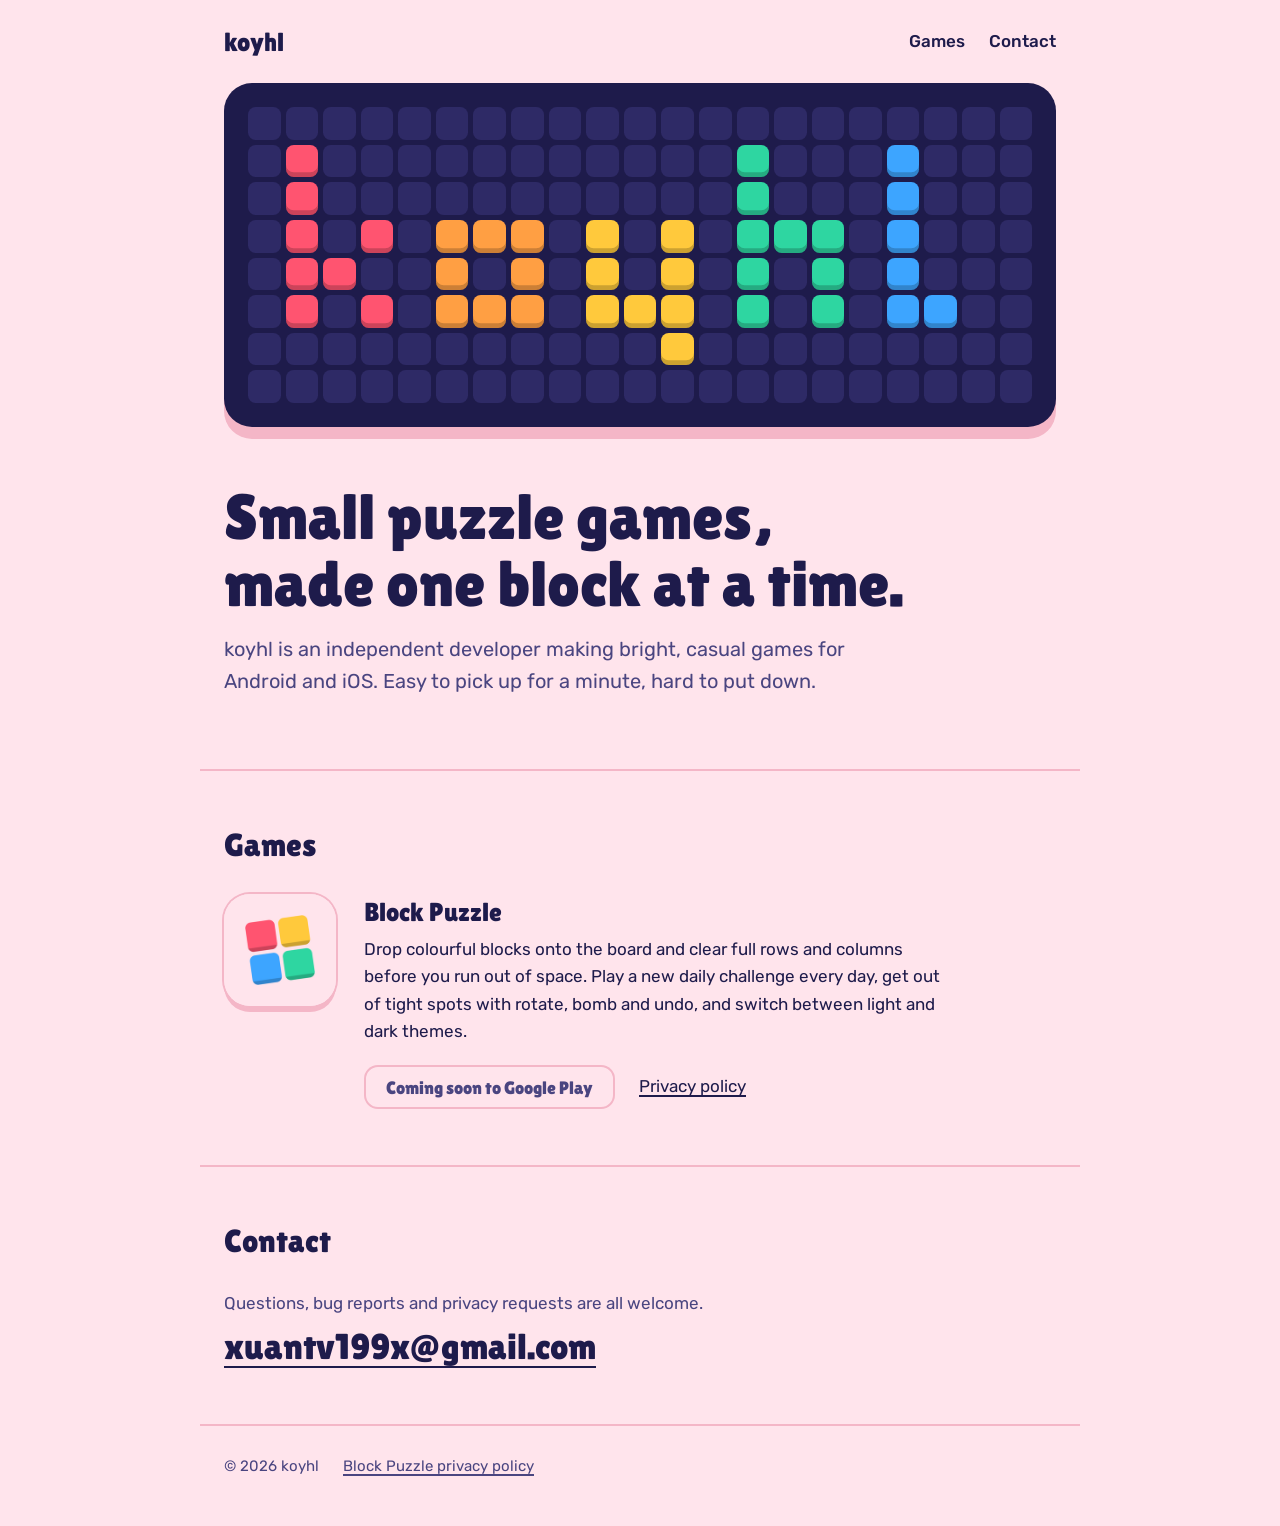
==== index.html @ 9febea38 "improve: restyle the privacy policy to match the home page" ====
<!doctype html>
<html lang="en">
<head>
  <meta charset="utf-8">
  <meta name="viewport" content="width=device-width, initial-scale=1">
  <title>koyhl games</title>
  <meta name="description" content="koyhl makes small, colourful puzzle games for Android and iOS.">
  <meta name="theme-color" content="#ffe4ec" media="(prefers-color-scheme: light)">
  <meta name="theme-color" content="#17143d" media="(prefers-color-scheme: dark)">
  <link rel="icon" type="image/png" href="/assets/favicon.png">
  <link rel="preconnect" href="https://fonts.googleapis.com">
  <link rel="preconnect" href="https://fonts.gstatic.com" crossorigin>
  <link rel="stylesheet" href="https://fonts.googleapis.com/css2?family=Lilita+One&family=Rubik:wght@400;500&display=swap">
  <link rel="stylesheet" href="/assets/site.css">
</head>
<body>
  <header class="wrap top">
    <a class="mark" href="/">koyhl</a>
    <nav aria-label="Main">
      <a href="#games">Games</a>
      <a href="#contact">Contact</a>
    </nav>
  </header>

  <main>
    <div class="wrap hero">
      <figure class="screen" aria-hidden="true">
        <div class="board">
        <i></i><i></i><i></i><i></i><i></i><i></i><i></i><i></i><i></i><i></i><i></i><i></i><i></i><i></i><i></i><i></i><i></i><i></i><i></i><i></i><i></i>
        <i></i><i class="b coral" style="--n:0"></i><i></i><i></i><i></i><i></i><i></i><i></i><i></i><i></i><i></i><i></i><i></i><i class="b mint" style="--n:3"></i><i></i><i></i><i></i><i class="b sky" style="--n:4"></i><i></i><i></i><i></i>
        <i></i><i class="b coral" style="--n:0"></i><i></i><i></i><i></i><i></i><i></i><i></i><i></i><i></i><i></i><i></i><i></i><i class="b mint" style="--n:3"></i><i></i><i></i><i></i><i class="b sky" style="--n:4"></i><i></i><i></i><i></i>
        <i></i><i class="b coral" style="--n:0"></i><i></i><i class="b coral" style="--n:0"></i><i></i><i class="b orange" style="--n:1"></i><i class="b orange" style="--n:1"></i><i class="b orange" style="--n:1"></i><i></i><i class="b yellow" style="--n:2"></i><i></i><i class="b yellow" style="--n:2"></i><i></i><i class="b mint" style="--n:3"></i><i class="b mint" style="--n:3"></i><i class="b mint" style="--n:3"></i><i></i><i class="b sky" style="--n:4"></i><i></i><i></i><i></i>
        <i></i><i class="b coral" style="--n:0"></i><i class="b coral" style="--n:0"></i><i></i><i></i><i class="b orange" style="--n:1"></i><i></i><i class="b orange" style="--n:1"></i><i></i><i class="b yellow" style="--n:2"></i><i></i><i class="b yellow" style="--n:2"></i><i></i><i class="b mint" style="--n:3"></i><i></i><i class="b mint" style="--n:3"></i><i></i><i class="b sky" style="--n:4"></i><i></i><i></i><i></i>
        <i></i><i class="b coral" style="--n:0"></i><i></i><i class="b coral" style="--n:0"></i><i></i><i class="b orange" style="--n:1"></i><i class="b orange" style="--n:1"></i><i class="b orange" style="--n:1"></i><i></i><i class="b yellow" style="--n:2"></i><i class="b yellow" style="--n:2"></i><i class="b yellow" style="--n:2"></i><i></i><i class="b mint" style="--n:3"></i><i></i><i class="b mint" style="--n:3"></i><i></i><i class="b sky" style="--n:4"></i><i class="b sky" style="--n:4"></i><i></i><i></i>
        <i></i><i></i><i></i><i></i><i></i><i></i><i></i><i></i><i></i><i></i><i></i><i class="b yellow" style="--n:2"></i><i></i><i></i><i></i><i></i><i></i><i></i><i></i><i></i><i></i>
        <i></i><i></i><i></i><i></i><i></i><i></i><i></i><i></i><i></i><i></i><i></i><i></i><i></i><i></i><i></i><i></i><i></i><i></i><i></i><i></i><i></i>
        </div>
      </figure>
      <h1>Small puzzle games, made one block at a time.</h1>
      <p class="lede">koyhl is an independent developer making bright, casual games for Android and
        iOS. Easy to pick up for a minute, hard to put down.</p>
    </div>

    <section class="wrap" id="games" aria-labelledby="games-title">
      <h2 id="games-title">Games</h2>
      <article class="game">
        <img src="/assets/games/blockpuzzle.png" alt="Block Puzzle app icon" width="112" height="112">
        <div>
          <h3>Block Puzzle</h3>
          <p>Drop colourful blocks onto the board and clear full rows and columns before you run out
            of space. Play a new daily challenge every day, get out of tight spots with rotate, bomb
            and undo, and switch between light and dark themes.</p>
          <div class="actions">
            <span class="button soon">Coming soon to Google Play</span>
            <a href="/privacy/blockpuzzle/">Privacy policy</a>
          </div>
        </div>
      </article>
    </section>

    <section class="wrap contact" id="contact" aria-labelledby="contact-title">
      <h2 id="contact-title">Contact</h2>
      <p>Questions, bug reports and privacy requests are all welcome.</p>
      <a class="email" href="mailto:xuantv199x@gmail.com">xuantv199x@gmail.com</a>
    </section>
  </main>

  <footer class="wrap">
    <span>&copy; 2026 koyhl</span>
    <a href="/privacy/blockpuzzle/">Block Puzzle privacy policy</a>
  </footer>
</body>
</html>
---- assets/site.css ----
/* koyhl home: the "handheld toy" look of the games, pastel shell around an ink screen. */
:root {
  --shell: #ffe4ec;
  --shell-shadow: #f4b6c7;
  --ink: #1e1b4b;
  --ink-soft: #4a4580;
  --empty: #2e2a66;
  --screen: #1e1b4b;
  --text: #1e1b4b;
  --text-soft: #4a4580;
  --line: #f4b6c7;
  --coral: #ff5470;
  --orange: #ff9f43;
  --yellow: #ffc93c;
  --yellow-shadow: #d99a00;
  --mint: #2ed6a1;
  --sky: #3da5ff;
  --display: "Lilita One", "Arial Rounded MT Bold", system-ui, sans-serif;
  --body: "Rubik", system-ui, -apple-system, "Segoe UI", sans-serif;
  color-scheme: light;
}

@media (prefers-color-scheme: dark) {
  :root {
    --shell: #17143d;
    --shell-shadow: #0c0a26;
    --text: #ffe4ec;
    --text-soft: #c9c5f5;
    --line: #2e2a66;
    --screen: #27225e;
    --empty: #363173;
    color-scheme: dark;
  }
}

* { box-sizing: border-box; }

html { -webkit-text-size-adjust: 100%; }

body {
  margin: 0;
  background: var(--shell);
  color: var(--text);
  font: 400 17px/1.6 var(--body);
}

a { color: inherit; text-underline-offset: 0.2em; text-decoration-thickness: 2px; }
a:focus-visible, .button:focus-visible {
  outline: 3px solid var(--sky);
  outline-offset: 3px;
  border-radius: 6px;
}

.wrap {
  max-width: 880px;
  margin: 0 auto;
  padding-inline: 24px;
}

/* ---- Top bar ---- */
.top {
  display: flex;
  align-items: center;
  justify-content: space-between;
  padding-top: 28px;
  padding-bottom: 28px;
}
.mark {
  font: 400 26px/1 var(--display);
  text-decoration: none;
}
.top nav { display: flex; gap: 24px; font-weight: 500; }
.top nav a { text-decoration: none; }
.top nav a:hover { text-decoration: underline; }

/* ---- Hero: the wordmark set as blocks on a game board ---- */
.hero { padding-bottom: 72px; }

.screen {
  margin: 0;
  background: var(--screen);
  border-radius: 28px;
  padding: clamp(12px, 3vw, 24px);
  box-shadow: 0 12px 0 var(--shell-shadow);
}
.board {
  display: grid;
  grid-template-columns: repeat(21, 1fr);
  gap: clamp(2px, 0.6vw, 5px);
}
.board i {
  aspect-ratio: 1;
  border-radius: 24%;
  background: var(--empty);
}
.board .b {
  box-shadow: inset 0 -0.28em 0 rgb(0 0 0 / 0.2);
  animation: drop 520ms cubic-bezier(0.3, 1.45, 0.55, 1) both;
  animation-delay: calc(150ms + var(--n) * 130ms);
}
.board .coral { background: var(--coral); }
.board .orange { background: var(--orange); }
.board .yellow { background: var(--yellow); }
.board .mint { background: var(--mint); }
.board .sky { background: var(--sky); }

@keyframes drop {
  from { transform: translateY(-260%); opacity: 0; }
  40% { opacity: 1; }
  to { transform: none; opacity: 1; }
}

h1 {
  font: 400 clamp(40px, 7vw, 64px)/1.05 var(--display);
  margin: 56px 0 16px;
  max-width: 17ch;
  text-wrap: balance;
}
.lede {
  font-size: 20px;
  color: var(--text-soft);
  max-width: 34em;
  margin: 0;
}

/* ---- Sections ---- */
section { padding-block: 56px; border-top: 2px solid var(--line); }
h2 {
  font: 400 32px/1.1 var(--display);
  margin: 0 0 32px;
}

.game {
  display: grid;
  grid-template-columns: 112px 1fr;
  gap: 24px 28px;
  align-items: start;
}
.game img {
  width: 112px;
  height: 112px;
  border-radius: 26px;
  box-shadow: 0 0 0 2px var(--shell-shadow), 0 6px 0 var(--shell-shadow);
}
.game h3 {
  font: 400 26px/1.15 var(--display);
  margin: 4px 0 8px;
}
.game p { margin: 0 0 20px; max-width: 34em; }
.actions { display: flex; flex-wrap: wrap; align-items: center; gap: 16px 24px; }

.button {
  display: inline-block;
  padding: 12px 22px 10px;
  border-radius: 14px;
  background: var(--yellow);
  color: var(--ink);
  font: 400 18px/1.2 var(--display);
  text-decoration: none;
  box-shadow: 0 5px 0 var(--yellow-shadow);
  transition: transform 90ms ease, box-shadow 90ms ease;
}
a.button:hover { transform: translateY(-1px); box-shadow: 0 6px 0 var(--yellow-shadow); }
a.button:active { transform: translateY(5px); box-shadow: 0 0 0 var(--yellow-shadow); }
.button.soon {
  background: transparent;
  color: var(--text-soft);
  box-shadow: inset 0 0 0 2px var(--line);
}
.platforms { color: var(--text-soft); font-size: 15px; }

.contact p { margin: 0 0 8px; color: var(--text-soft); }
.contact .email {
  font: 400 clamp(24px, 5vw, 36px)/1.2 var(--display);
  color: var(--text);
  overflow-wrap: anywhere;
}

footer {
  padding-block: 28px 48px;
  border-top: 2px solid var(--line);
  color: var(--text-soft);
  font-size: 15px;
  display: flex;
  flex-wrap: wrap;
  gap: 8px 24px;
}

@media (max-width: 560px) {
  .wrap { padding-inline: 16px; }
  .top { padding-top: 20px; padding-bottom: 20px; }
  .top nav { gap: 16px; }
  .screen { border-radius: 18px; box-shadow: 0 8px 0 var(--shell-shadow); }
  h1 { margin-top: 40px; }
  .lede { font-size: 18px; }
  .hero { padding-bottom: 48px; }
  section { padding-block: 44px; }
  .game { grid-template-columns: 1fr; }
  .game img { width: 88px; height: 88px; border-radius: 20px; }
}

@media (prefers-reduced-motion: reduce) {
  .board .b { animation: none; }
  .button { transition: none; }
}

/* ---- Document pages (privacy policies) ---- */
.doc-head {
  display: grid;
  grid-template-columns: 72px 1fr;
  gap: 20px;
  align-items: center;
  padding-block: 32px 40px;
}
.doc-head img {
  width: 72px;
  height: 72px;
  border-radius: 18px;
  box-shadow: 0 0 0 2px var(--shell-shadow), 0 5px 0 var(--shell-shadow);
}
.doc-head h1 { margin: 0 0 4px; font-size: clamp(34px, 6vw, 48px); max-width: none; }
.doc-head p { margin: 0; color: var(--text-soft); }

.doc { padding-block: 8px 64px; }
.doc > * { max-width: 36em; }
.doc h2 {
  font-size: 24px;
  margin: 40px 0 10px;
}
.doc h2:first-child { margin-top: 0; }
.doc h3 {
  font: 500 17px/1.4 var(--body);
  margin: 20px 0 6px;
}
.doc p, .doc ul { margin: 0 0 14px; }
.doc ul { padding-left: 22px; }
.doc li { margin-bottom: 6px; }
.doc li::marker { color: var(--coral); }

@media (max-width: 560px) {
  .doc-head { grid-template-columns: 56px 1fr; gap: 16px; padding-block: 16px 28px; }
  .doc-head img { width: 56px; height: 56px; border-radius: 14px; }
}
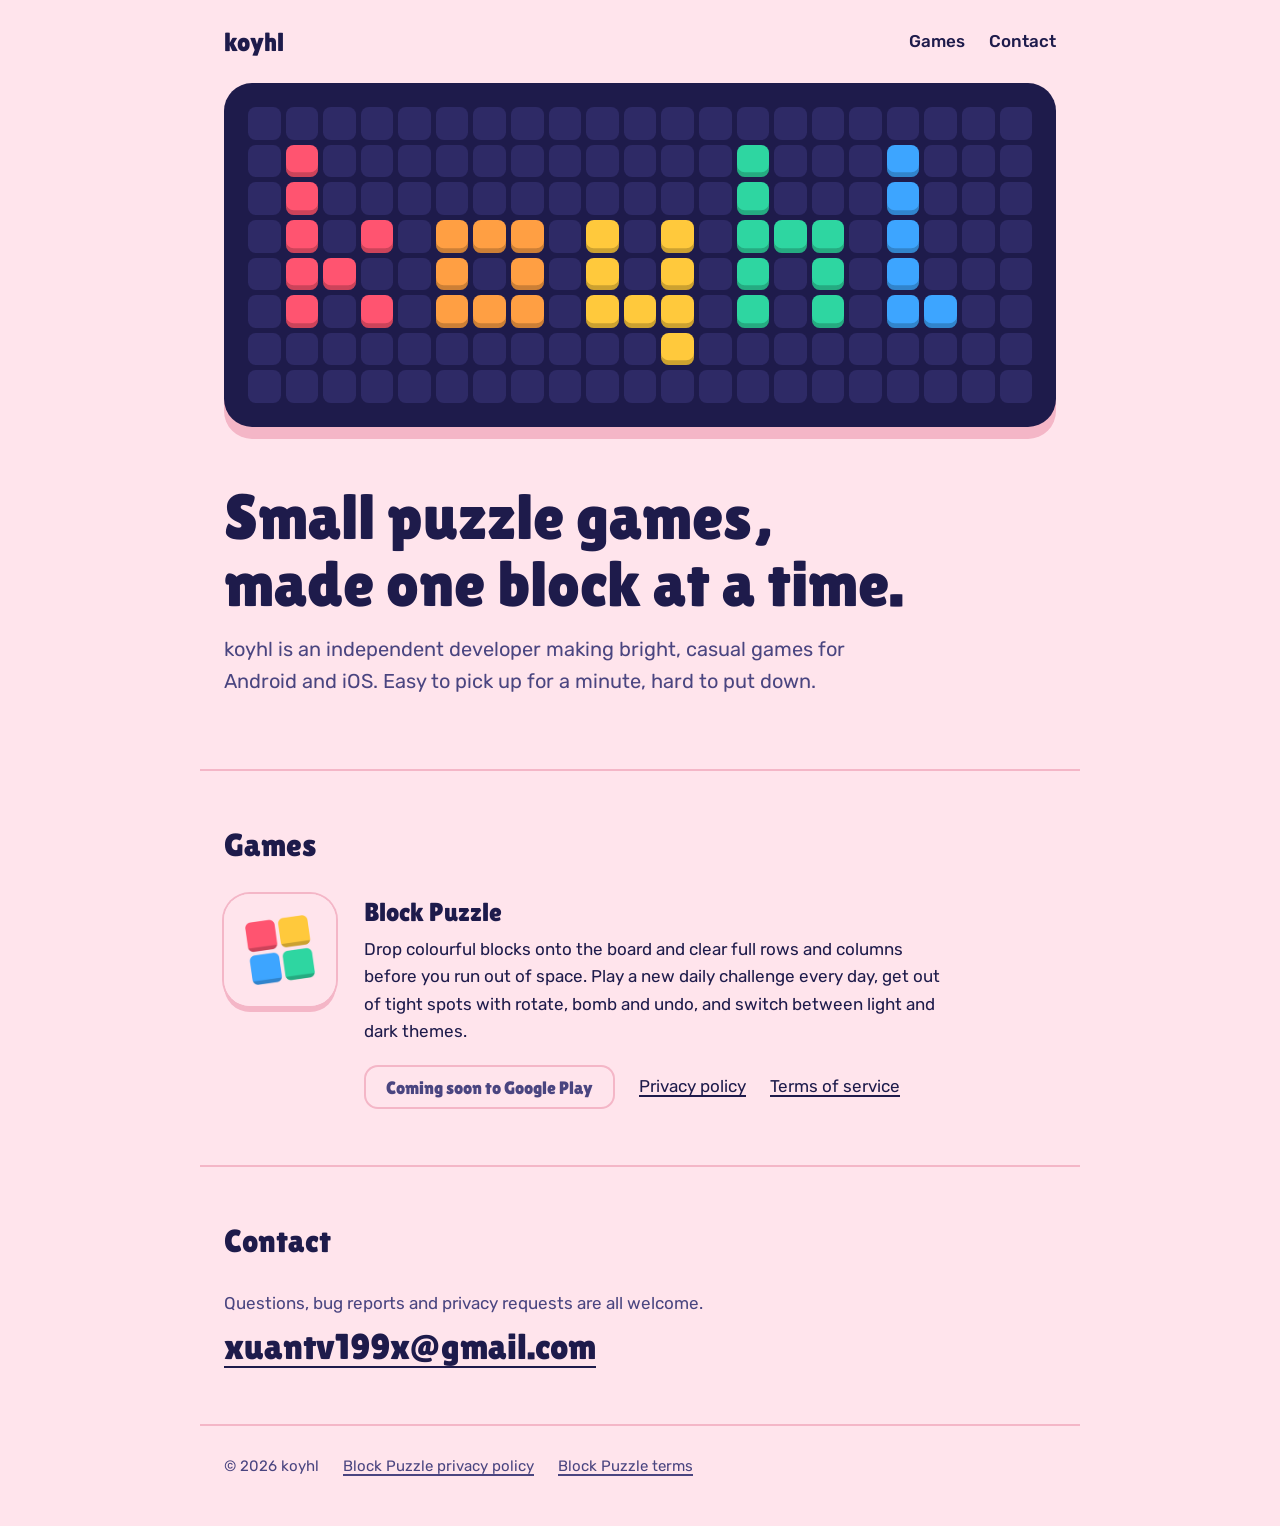
==== commit 4e793631: "feature: add block puzzle terms of service" ====
--- a/index.html
+++ b/index.html
@@ -53,6 +53,7 @@
           <div class="actions">
             <span class="button soon">Coming soon to Google Play</span>
             <a href="/privacy/blockpuzzle/">Privacy policy</a>
+            <a href="/terms/blockpuzzle/">Terms of service</a>
           </div>
         </div>
       </article>
@@ -68,6 +69,7 @@
   <footer class="wrap">
     <span>&copy; 2026 koyhl</span>
     <a href="/privacy/blockpuzzle/">Block Puzzle privacy policy</a>
+    <a href="/terms/blockpuzzle/">Block Puzzle terms</a>
   </footer>
 </body>
 </html>
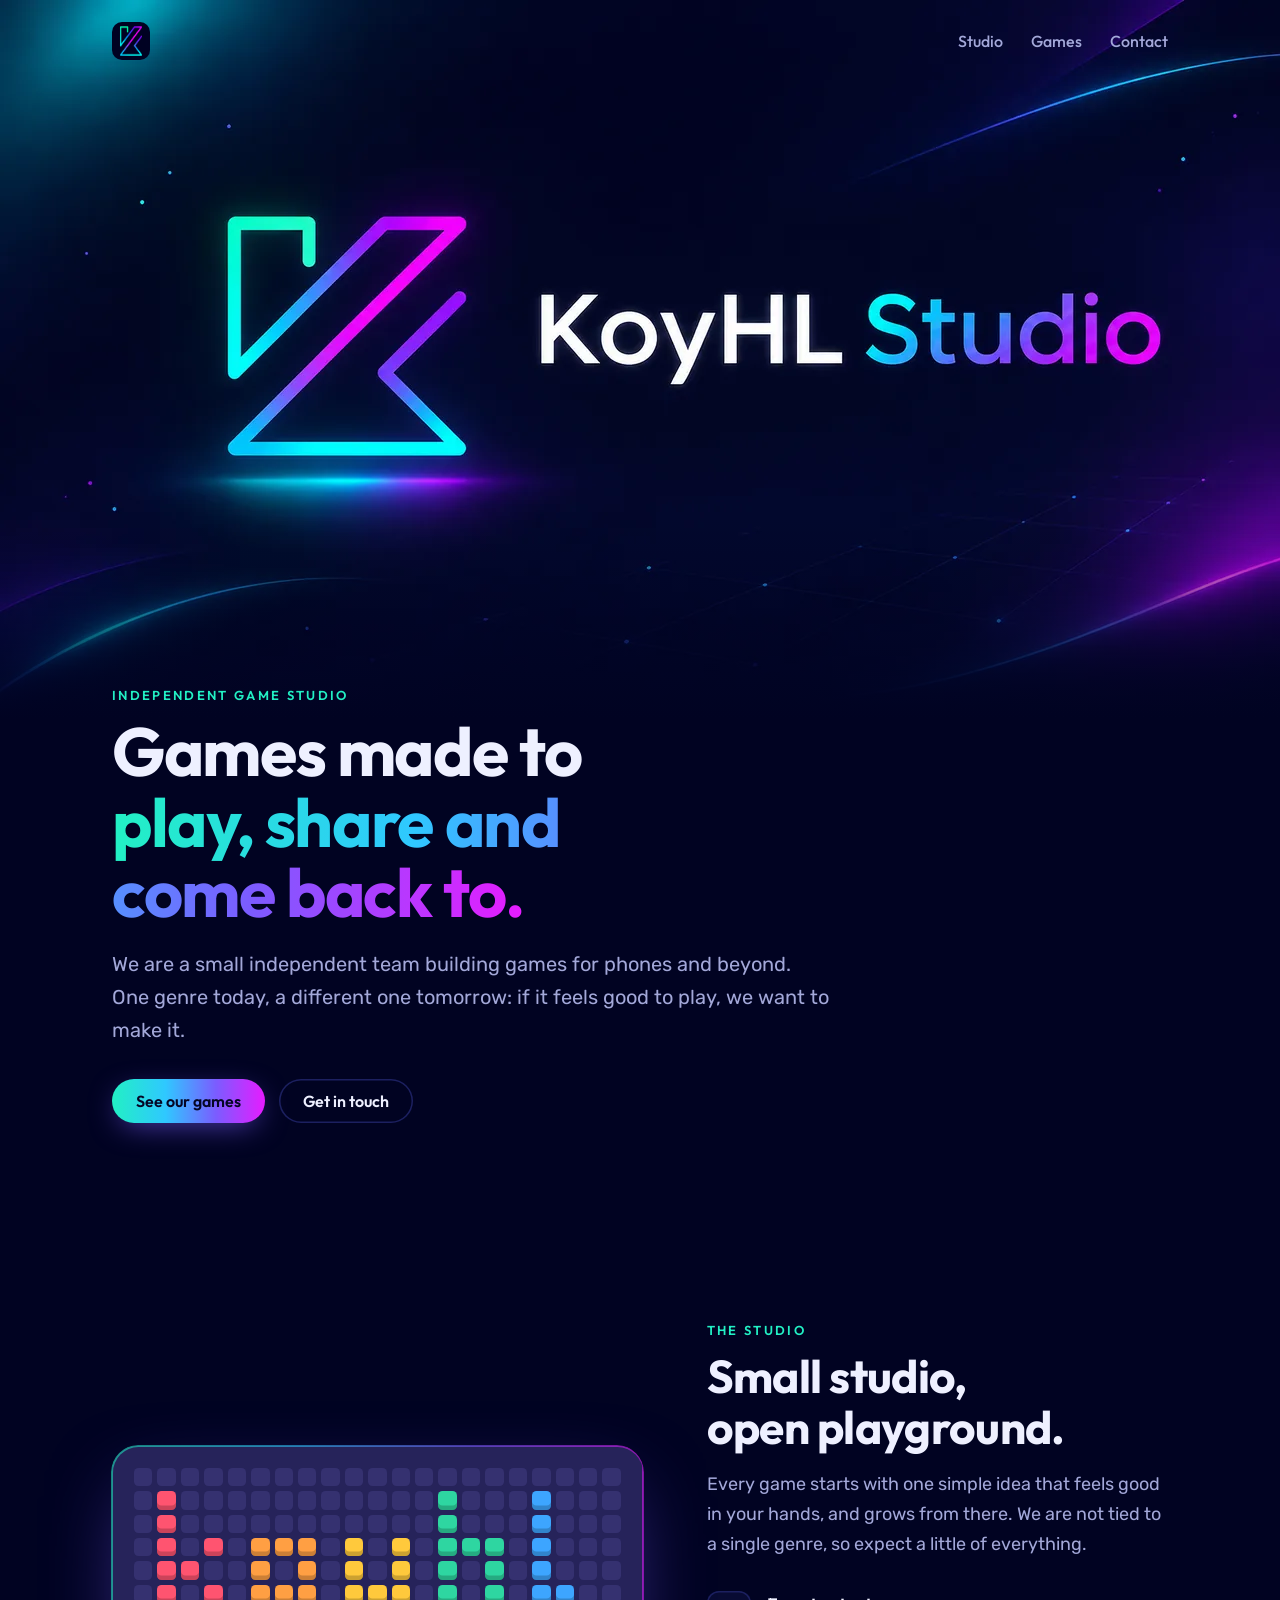
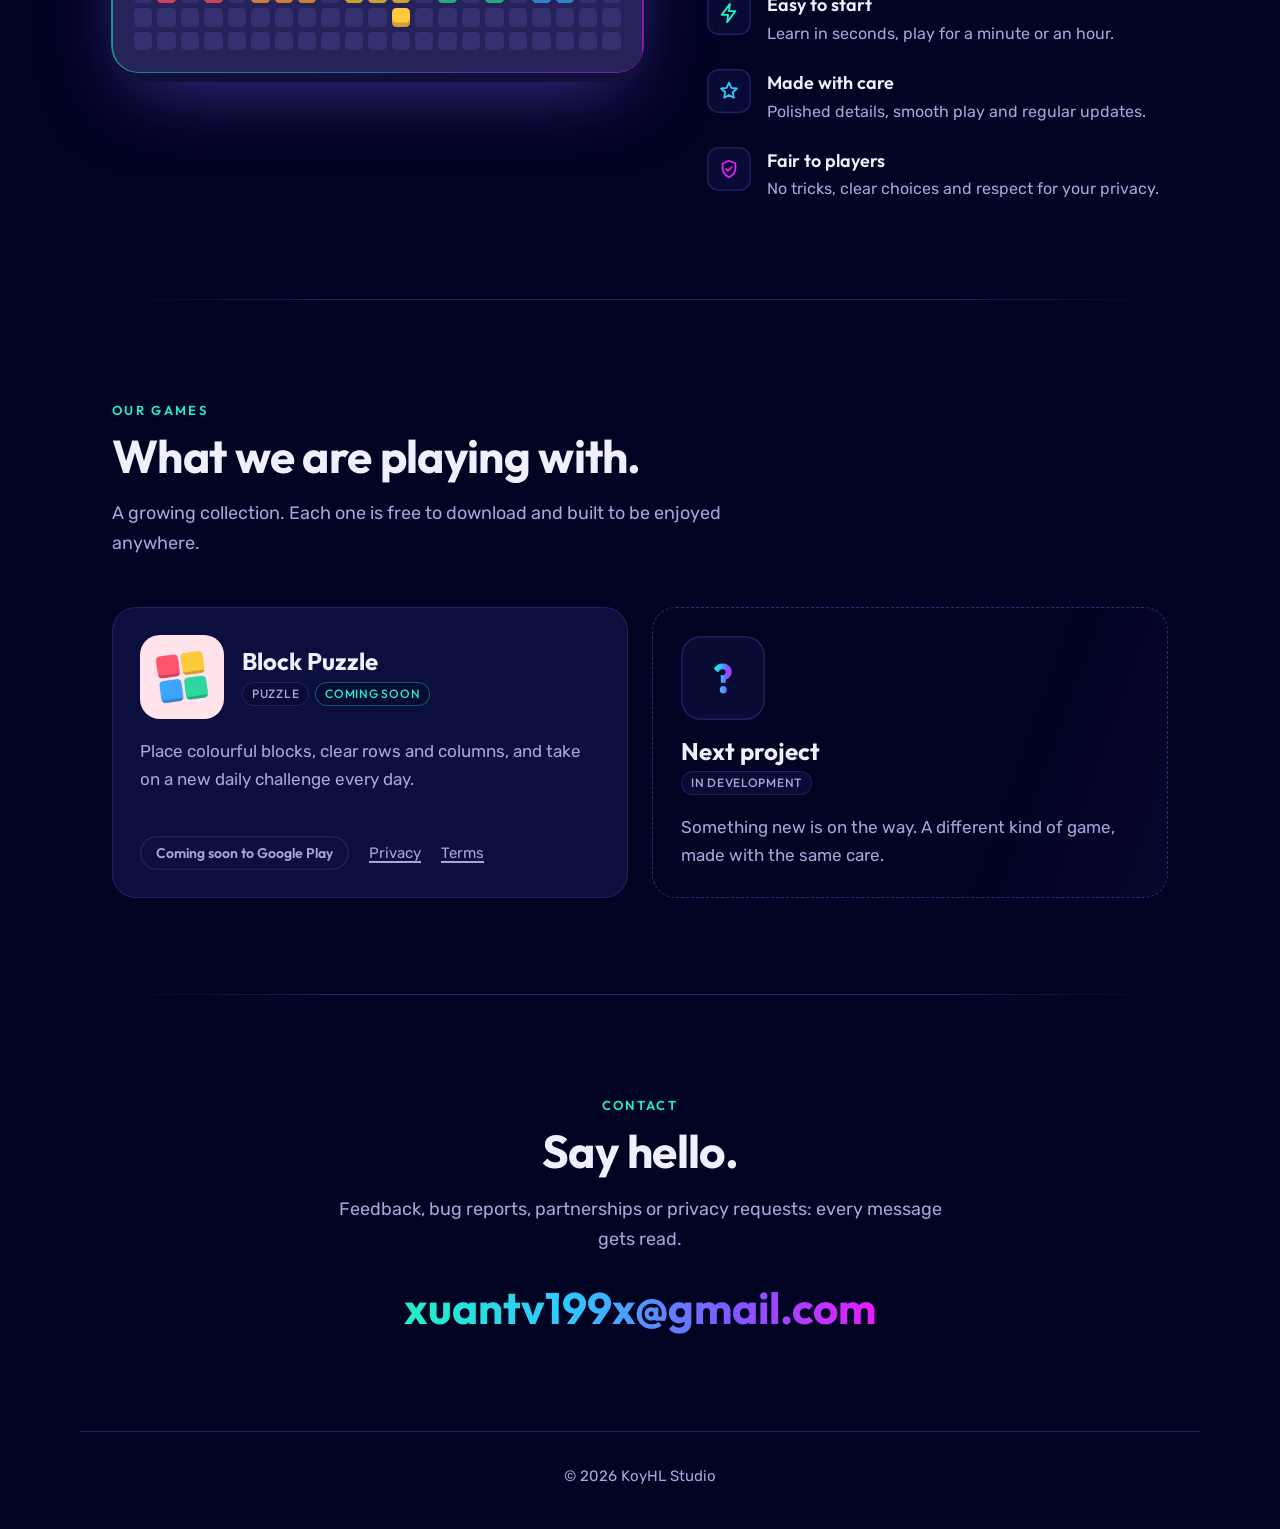
==== commit f0afe31e: "feature: redesign the home page around the koyhl studio brand Neon theme from the studio logo, hero " ====
--- a/index.html
+++ b/index.html
@@ -3,29 +3,56 @@
 <head>
   <meta charset="utf-8">
   <meta name="viewport" content="width=device-width, initial-scale=1">
-  <title>koyhl games</title>
-  <meta name="description" content="koyhl makes small, colourful puzzle games for Android and iOS.">
-  <meta name="theme-color" content="#ffe4ec" media="(prefers-color-scheme: light)">
-  <meta name="theme-color" content="#17143d" media="(prefers-color-scheme: dark)">
-  <link rel="icon" type="image/png" href="/assets/favicon.png">
+  <title>KoyHL Studio</title>
+  <meta name="description" content="KoyHL Studio is an independent game studio making games for phones and beyond.">
+  <meta name="theme-color" content="#010322">
+  <meta property="og:title" content="KoyHL Studio">
+  <meta property="og:description" content="An independent game studio making games for phones and beyond.">
+  <meta property="og:image" content="https://koyhl.github.io/assets/brand/hero-1600.jpg">
+  <meta property="og:type" content="website">
+  <link rel="icon" type="image/png" href="/assets/brand/favicon.png">
+  <link rel="apple-touch-icon" href="/assets/brand/apple-touch-icon.png">
   <link rel="preconnect" href="https://fonts.googleapis.com">
   <link rel="preconnect" href="https://fonts.gstatic.com" crossorigin>
-  <link rel="stylesheet" href="https://fonts.googleapis.com/css2?family=Lilita+One&family=Rubik:wght@400;500&display=swap">
-  <link rel="stylesheet" href="/assets/site.css">
+  <link rel="stylesheet" href="https://fonts.googleapis.com/css2?family=Outfit:wght@500;600;700&family=Rubik:wght@400;500&display=swap">
+  <link rel="stylesheet" href="/assets/home.css">
+  <script>document.documentElement.classList.add("js")</script>
 </head>
 <body>
-  <header class="wrap top">
-    <a class="mark" href="/">koyhl</a>
-    <nav aria-label="Main">
-      <a href="#games">Games</a>
-      <a href="#contact">Contact</a>
-    </nav>
+  <header class="top" id="top">
+    <div class="wrap top-inner">
+      <a class="brand" href="/" aria-label="KoyHL Studio home"><img src="/assets/brand/mark.png" alt="" width="38" height="38"></a>
+      <nav aria-label="Main">
+        <a href="#studio">Studio</a>
+        <a href="#games">Games</a>
+        <a href="#contact">Contact</a>
+      </nav>
+    </div>
   </header>
 
   <main>
-    <div class="wrap hero">
-      <figure class="screen" aria-hidden="true">
-        <div class="board">
+    <div class="hero">
+      <picture>
+        <source type="image/webp" srcset="/assets/brand/hero-1280.webp 1280w, /assets/brand/hero-2400.webp 2400w" sizes="100vw">
+        <img src="/assets/brand/hero-1600.jpg" alt="KoyHL Studio" width="1600" height="900" fetchpriority="high">
+      </picture>
+    </div>
+
+    <div class="wrap intro">
+      <p class="eyebrow">Independent game studio</p>
+      <h1>Games made to <span class="glow">play, share and come back to.</span></h1>
+      <p class="lede">We are a small independent team building games for phones and beyond.
+        One genre today, a different one tomorrow: if it feels good to play, we want to make it.</p>
+      <div class="cta">
+        <a class="button primary" href="#games">See our games</a>
+        <a class="button ghost" href="#contact">Get in touch</a>
+      </div>
+    </div>
+
+    <section class="wrap" id="studio" aria-labelledby="studio-title">
+      <div class="studio-grid">
+        <figure class="screen reveal" aria-hidden="true">
+        <div class="board" id="wordmark">
         <i></i><i></i><i></i><i></i><i></i><i></i><i></i><i></i><i></i><i></i><i></i><i></i><i></i><i></i><i></i><i></i><i></i><i></i><i></i><i></i><i></i>
         <i></i><i class="b coral" style="--n:0"></i><i></i><i></i><i></i><i></i><i></i><i></i><i></i><i></i><i></i><i></i><i></i><i class="b mint" style="--n:3"></i><i></i><i></i><i></i><i class="b sky" style="--n:4"></i><i></i><i></i><i></i>
         <i></i><i class="b coral" style="--n:0"></i><i></i><i></i><i></i><i></i><i></i><i></i><i></i><i></i><i></i><i></i><i></i><i class="b mint" style="--n:3"></i><i></i><i></i><i></i><i class="b sky" style="--n:4"></i><i></i><i></i><i></i>
@@ -35,41 +62,110 @@
         <i></i><i></i><i></i><i></i><i></i><i></i><i></i><i></i><i></i><i></i><i></i><i class="b yellow" style="--n:2"></i><i></i><i></i><i></i><i></i><i></i><i></i><i></i><i></i><i></i>
         <i></i><i></i><i></i><i></i><i></i><i></i><i></i><i></i><i></i><i></i><i></i><i></i><i></i><i></i><i></i><i></i><i></i><i></i><i></i><i></i><i></i>
         </div>
-      </figure>
-      <h1>Small puzzle games, made one block at a time.</h1>
-      <p class="lede">koyhl is an independent developer making bright, casual games for Android and
-        iOS. Easy to pick up for a minute, hard to put down.</p>
-    </div>
+        </figure>
+        <div class="reveal">
+          <p class="eyebrow">The studio</p>
+          <h2 id="studio-title">Small studio, open playground.</h2>
+          <p class="section-lede" style="margin-bottom:0">Every game starts with one simple idea that feels good in
+            your hands, and grows from there. We are not tied to a single genre, so expect a little of everything.</p>
+          <ul class="values">
+            <li>
+              <span class="dot"><svg viewBox="0 0 24 24" fill="none" stroke="#22f0c4" stroke-width="2" stroke-linecap="round" stroke-linejoin="round"><path d="M13 2 4 14h7l-1 8 9-12h-7z"/></svg></span>
+              <div><h3>Easy to start</h3><p>Learn in seconds, play for a minute or an hour.</p></div>
+            </li>
+            <li>
+              <span class="dot"><svg viewBox="0 0 24 24" fill="none" stroke="#2fc8ff" stroke-width="2" stroke-linecap="round" stroke-linejoin="round"><path d="M12 3l2.6 5.6 6 .7-4.5 4.1 1.2 6L12 16.4 6.7 19.4l1.2-6L3.4 9.3l6-.7z"/></svg></span>
+              <div><h3>Made with care</h3><p>Polished details, smooth play and regular updates.</p></div>
+            </li>
+            <li>
+              <span class="dot"><svg viewBox="0 0 24 24" fill="none" stroke="#e61cff" stroke-width="2" stroke-linecap="round" stroke-linejoin="round"><path d="M12 3 5 6v5c0 4.5 3 8.3 7 10 4-1.7 7-5.5 7-10V6z"/><path d="m9 12 2 2 4-4"/></svg></span>
+              <div><h3>Fair to players</h3><p>No tricks, clear choices and respect for your privacy.</p></div>
+            </li>
+          </ul>
+        </div>
+      </div>
+    </section>
 
     <section class="wrap" id="games" aria-labelledby="games-title">
-      <h2 id="games-title">Games</h2>
-      <article class="game">
-        <img src="/assets/games/blockpuzzle.png" alt="Block Puzzle app icon" width="112" height="112">
-        <div>
-          <h3>Block Puzzle</h3>
-          <p>Drop colourful blocks onto the board and clear full rows and columns before you run out
-            of space. Play a new daily challenge every day, get out of tight spots with rotate, bomb
-            and undo, and switch between light and dark themes.</p>
-          <div class="actions">
-            <span class="button soon">Coming soon to Google Play</span>
-            <a href="/privacy/blockpuzzle/">Privacy policy</a>
-            <a href="/terms/blockpuzzle/">Terms of service</a>
+      <p class="eyebrow">Our games</p>
+      <h2 id="games-title">What we are playing with.</h2>
+      <p class="section-lede">A growing collection. Each one is free to download and built to be enjoyed anywhere.</p>
+      <div class="games">
+        <article class="card reveal">
+          <div class="card-head">
+            <img src="/assets/games/blockpuzzle.png" alt="Block Puzzle app icon" width="84" height="84">
+            <div>
+              <h3>Block Puzzle</h3>
+              <div class="tags"><span class="tag">Puzzle</span><span class="tag live">Coming soon</span></div>
+            </div>
           </div>
-        </div>
-      </article>
+          <p>Place colourful blocks, clear rows and columns, and take on a new daily challenge every day.</p>
+          <div class="links">
+            <span class="store">Coming soon to Google Play</span>
+            <a href="/privacy/blockpuzzle/">Privacy</a>
+            <a href="/terms/blockpuzzle/">Terms</a>
+          </div>
+        </article>
+        <article class="card next reveal">
+          <div class="slot" aria-hidden="true"><span>?</span></div>
+          <div>
+            <h3>Next project</h3>
+            <div class="tags"><span class="tag">In development</span></div>
+          </div>
+          <p>Something new is on the way. A different kind of game, made with the same care.</p>
+        </article>
+      </div>
     </section>
 
     <section class="wrap contact" id="contact" aria-labelledby="contact-title">
-      <h2 id="contact-title">Contact</h2>
-      <p>Questions, bug reports and privacy requests are all welcome.</p>
-      <a class="email" href="mailto:xuantv199x@gmail.com">xuantv199x@gmail.com</a>
+      <p class="eyebrow">Contact</p>
+      <h2 id="contact-title">Say hello.</h2>
+      <p class="section-lede">Feedback, bug reports, partnerships or privacy requests: every message gets read.</p>
+      <a class="email glow" href="mailto:xuantv199x@gmail.com">xuantv199x@gmail.com</a>
     </section>
   </main>
 
   <footer class="wrap">
-    <span>&copy; 2026 koyhl</span>
-    <a href="/privacy/blockpuzzle/">Block Puzzle privacy policy</a>
-    <a href="/terms/blockpuzzle/">Block Puzzle terms</a>
+    <span>&copy; 2026 KoyHL Studio</span>
   </footer>
+
+  <a class="to-top" href="#" id="to-top" aria-label="Back to top">
+    <svg viewBox="0 0 24 24" fill="none" stroke="url(#neon)" stroke-width="2.4" stroke-linecap="round" stroke-linejoin="round" aria-hidden="true">
+      <defs><linearGradient id="neon" x1="0" y1="1" x2="1" y2="0"><stop offset="0" stop-color="#22f0c4"/><stop offset="0.5" stop-color="#7b5cff"/><stop offset="1" stop-color="#e61cff"/></linearGradient></defs>
+      <path d="M12 19V5M5 12l7-7 7 7"/>
+    </svg>
+  </a>
+
+  <script>
+    (function () {
+      var top = document.getElementById("top");
+      var toTop = document.getElementById("to-top");
+      var onScroll = function () {
+        top.classList.toggle("scrolled", window.scrollY > 24);
+        toTop.classList.toggle("show", window.scrollY > 600);
+      };
+      toTop.addEventListener("click", function (e) {
+        e.preventDefault();
+        window.scrollTo({ top: 0 });
+      });
+      window.addEventListener("scroll", onScroll, { passive: true });
+      onScroll();
+    })();
+    (function () {
+      var targets = document.querySelectorAll(".reveal, #wordmark");
+      if (!("IntersectionObserver" in window)) {
+        targets.forEach(function (el) { el.classList.add("in", "play"); });
+        return;
+      }
+      var io = new IntersectionObserver(function (entries) {
+        entries.forEach(function (e) {
+          if (!e.isIntersecting) return;
+          e.target.classList.add(e.target.id === "wordmark" ? "play" : "in");
+          io.unobserve(e.target);
+        });
+      }, { threshold: 0.25 });
+      targets.forEach(function (el) { io.observe(el); });
+    })();
+  </script>
 </body>
 </html>
--- a/assets/home.css
+++ b/assets/home.css
@@ -0,0 +1,372 @@
+/* KoyHL Studio home: deep navy night with the neon cyan-to-magenta line of the logo. */
+:root {
+  --bg: #010322;
+  --bg-raise: #080b33;
+  --card: #0c0f3d;
+  --line: #1c2060;
+  --text: #eef0ff;
+  --text-soft: #a3a8d9;
+  --cyan: #22f0c4;
+  --sky: #2fc8ff;
+  --violet: #7b5cff;
+  --magenta: #e61cff;
+  --neon: linear-gradient(90deg, var(--cyan), var(--sky) 35%, var(--violet) 68%, var(--magenta));
+  --screen: #26235a;
+  --empty: #353170;
+  --coral: #ff5470;
+  --orange: #ff9f43;
+  --yellow: #ffc93c;
+  --mint: #2ed6a1;
+  --blue: #3da5ff;
+  --display: "Outfit", system-ui, -apple-system, "Segoe UI", sans-serif;
+  --body: "Rubik", system-ui, -apple-system, "Segoe UI", sans-serif;
+  color-scheme: dark;
+}
+
+* { box-sizing: border-box; }
+html { -webkit-text-size-adjust: 100%; scroll-behavior: smooth; }
+body {
+  margin: 0;
+  background: var(--bg);
+  color: var(--text);
+  font: 400 17px/1.65 var(--body);
+  overflow-x: hidden;
+}
+img { display: block; max-width: 100%; }
+a { color: inherit; text-underline-offset: 0.22em; text-decoration-thickness: 2px; }
+:focus-visible { outline: 3px solid var(--sky); outline-offset: 3px; border-radius: 8px; }
+
+.wrap { max-width: 1120px; margin: 0 auto; padding-inline: 32px; }
+
+/* ---- Top bar: clear over the hero, frosted glass once the page scrolls ---- */
+html { scroll-padding-top: 76px; }
+.top {
+  position: fixed;
+  inset: 0 0 auto;
+  z-index: 10;
+  border-bottom: 1px solid transparent;
+  transition: background-color 220ms ease, border-color 220ms ease, backdrop-filter 220ms ease;
+}
+.top.scrolled {
+  background: rgb(1 3 34 / 0.72);
+  -webkit-backdrop-filter: blur(14px) saturate(140%);
+  backdrop-filter: blur(14px) saturate(140%);
+  border-bottom-color: rgb(123 92 255 / 0.22);
+}
+.top-inner {
+  display: flex;
+  align-items: center;
+  justify-content: space-between;
+  padding-block: 22px;
+  transition: padding 220ms ease;
+}
+.top.scrolled .top-inner { padding-block: 14px; }
+.brand {
+  display: flex;
+  align-items: center;
+  gap: 10px;
+  font: 600 20px/1 var(--display);
+  text-decoration: none;
+  letter-spacing: 0.01em;
+}
+.brand img { width: 38px; height: 38px; border-radius: 10px; }
+.brand span { background: var(--neon); -webkit-background-clip: text; background-clip: text; color: transparent; }
+.top nav { display: flex; gap: 28px; font: 500 16px/1 var(--display); }
+.top nav a { text-decoration: none; color: var(--text-soft); transition: color 120ms; }
+.top nav a:hover { color: var(--text); }
+
+/* ---- Hero: the studio banner, fading into the page ---- */
+.hero { position: relative; }
+.hero picture img {
+  width: 100%;
+  height: auto;
+  aspect-ratio: 16 / 9;
+  max-height: 92vh;
+  object-fit: cover;
+  object-position: 30% 50%;
+}
+.hero::after {
+  content: "";
+  position: absolute;
+  inset: auto 0 0;
+  height: 28%;
+  background: linear-gradient(transparent, var(--bg));
+  pointer-events: none;
+}
+
+.intro { position: relative; z-index: 1; margin-top: -40px; padding-bottom: 96px; }
+.eyebrow {
+  display: inline-block;
+  margin: 0 0 14px;
+  font: 600 13px/1 var(--display);
+  letter-spacing: 0.18em;
+  text-transform: uppercase;
+  color: var(--cyan);
+}
+h1 {
+  font: 700 clamp(38px, 6vw, 68px)/1.04 var(--display);
+  letter-spacing: -0.02em;
+  margin: 0 0 20px;
+  max-width: 15ch;
+  text-wrap: balance;
+}
+.glow { background: var(--neon); -webkit-background-clip: text; background-clip: text; color: transparent; }
+.lede { font-size: 20px; color: var(--text-soft); max-width: 36em; margin: 0 0 32px; }
+
+.cta { display: flex; flex-wrap: wrap; gap: 14px; }
+.button {
+  display: inline-flex;
+  align-items: center;
+  gap: 8px;
+  padding: 14px 24px;
+  border-radius: 999px;
+  font: 600 16px/1 var(--display);
+  text-decoration: none;
+  transition: transform 120ms ease, box-shadow 120ms ease, background-color 120ms;
+}
+.button.primary {
+  background: var(--neon);
+  color: #050625;
+  box-shadow: 0 0 0 0 rgb(123 92 255 / 0), 0 8px 30px -8px rgb(123 92 255 / 0.7);
+}
+.button.primary:hover { transform: translateY(-2px); box-shadow: 0 12px 36px -8px rgb(230 28 255 / 0.7); }
+.button.ghost { box-shadow: inset 0 0 0 1.5px var(--line); color: var(--text); }
+.button.ghost:hover { background: var(--bg-raise); box-shadow: inset 0 0 0 1.5px var(--violet); }
+
+/* ---- Sections ---- */
+section { padding-block: 96px; position: relative; }
+section + section::before {
+  content: "";
+  position: absolute;
+  inset: 0 32px auto;
+  max-width: 1056px;
+  margin-inline: auto;
+  height: 1px;
+  background: linear-gradient(90deg, transparent, var(--line) 20%, var(--line) 80%, transparent);
+}
+h2 {
+  font: 700 clamp(30px, 4.4vw, 46px)/1.1 var(--display);
+  letter-spacing: -0.015em;
+  margin: 0 0 18px;
+  text-wrap: balance;
+}
+.section-lede { color: var(--text-soft); font-size: 18px; max-width: 34em; margin: 0 0 48px; }
+
+/* ---- Studio: block wordmark + what we stand for ---- */
+.studio-grid {
+  display: grid;
+  grid-template-columns: 1.15fr 1fr;
+  gap: 64px;
+  align-items: center;
+}
+.screen {
+  margin: 0;
+  position: relative;
+  background: var(--screen);
+  border-radius: 26px;
+  padding: clamp(12px, 2.2vw, 22px);
+  box-shadow: 0 10px 0 #12103a, 0 30px 80px -20px rgb(123 92 255 / 0.55);
+}
+.screen::before {
+  content: "";
+  position: absolute;
+  inset: -1px;
+  border-radius: 27px;
+  padding: 1.5px;
+  background: var(--neon);
+  -webkit-mask: linear-gradient(#000 0 0) content-box, linear-gradient(#000 0 0);
+  -webkit-mask-composite: xor;
+  mask-composite: exclude;
+  opacity: 0.55;
+  pointer-events: none;
+}
+.board { display: grid; grid-template-columns: repeat(21, 1fr); gap: clamp(2px, 0.45vw, 5px); }
+.board i { aspect-ratio: 1; border-radius: 24%; background: var(--empty); }
+.board .b { box-shadow: inset 0 -0.26em 0 rgb(0 0 0 / 0.2); }
+.board .coral { background: var(--coral); }
+.board .orange { background: var(--orange); }
+.board .yellow { background: var(--yellow); }
+.board .mint { background: var(--mint); }
+.board .sky { background: var(--blue); }
+.js .board .b { opacity: 0; }
+.js .board.play .b {
+  animation: drop 520ms cubic-bezier(0.3, 1.45, 0.55, 1) both;
+  animation-delay: calc(100ms + var(--n) * 130ms);
+}
+@keyframes drop {
+  from { transform: translateY(-260%); opacity: 0; }
+  40% { opacity: 1; }
+  to { transform: none; opacity: 1; }
+}
+
+.values { list-style: none; padding: 0; margin: 32px 0 0; display: grid; gap: 22px; }
+.values li { display: grid; grid-template-columns: 44px 1fr; gap: 16px; align-items: start; }
+.values .dot {
+  width: 44px;
+  height: 44px;
+  border-radius: 12px;
+  display: grid;
+  place-items: center;
+  background: var(--bg-raise);
+  box-shadow: inset 0 0 0 1.5px var(--line);
+}
+.values .dot svg { width: 22px; height: 22px; }
+.values h3 { font: 600 18px/1.3 var(--display); margin: 2px 0 4px; }
+.values p { margin: 0; color: var(--text-soft); font-size: 16px; }
+
+/* ---- Games ---- */
+.games { display: grid; grid-template-columns: repeat(2, 1fr); gap: 24px; }
+.card {
+  position: relative;
+  background: var(--card);
+  border-radius: 24px;
+  padding: 28px;
+  box-shadow: inset 0 0 0 1px var(--line);
+  display: flex;
+  flex-direction: column;
+  gap: 18px;
+  transition: transform 160ms ease, box-shadow 160ms ease;
+}
+.card:hover { transform: translateY(-3px); box-shadow: inset 0 0 0 1px #2c3290, 0 24px 60px -30px rgb(47 200 255 / 0.5); }
+.card-head { display: flex; align-items: center; gap: 18px; }
+.card-head img { width: 84px; height: 84px; border-radius: 20px; }
+.card h3 { font: 700 24px/1.15 var(--display); margin: 0 0 6px; }
+.tags { display: flex; flex-wrap: wrap; gap: 6px; }
+.tag {
+  font: 500 12px/1 var(--display);
+  letter-spacing: 0.06em;
+  text-transform: uppercase;
+  padding: 6px 10px;
+  border-radius: 999px;
+  background: var(--bg-raise);
+  color: var(--text-soft);
+  box-shadow: inset 0 0 0 1px var(--line);
+}
+.tag.live { color: var(--cyan); box-shadow: inset 0 0 0 1px rgb(34 240 196 / 0.35); }
+.card p { margin: 0; color: var(--text-soft); }
+.card .links { margin-top: auto; display: flex; flex-wrap: wrap; gap: 10px 20px; align-items: center; font-size: 15px; }
+.card .links a { color: var(--text-soft); }
+.card .links a:hover { color: var(--text); }
+.store {
+  font: 600 14px/1 var(--display);
+  padding: 10px 16px;
+  border-radius: 999px;
+  box-shadow: inset 0 0 0 1.5px var(--line);
+  color: var(--text-soft);
+}
+
+.card.next {
+  background: transparent;
+  box-shadow: none;
+  border: 1.5px dashed #2a2f7a;
+  justify-content: center;
+  align-items: flex-start;
+  overflow: hidden;
+}
+.card.next:hover { transform: none; box-shadow: none; }
+.next .slot {
+  width: 84px;
+  height: 84px;
+  border-radius: 20px;
+  display: grid;
+  place-items: center;
+  font: 700 40px/1 var(--display);
+  background: var(--bg-raise);
+  box-shadow: inset 0 0 0 1.5px var(--line);
+}
+.next .slot span { background: var(--neon); -webkit-background-clip: text; background-clip: text; color: transparent; }
+.next::after {
+  content: "";
+  position: absolute;
+  inset: 0;
+  background: linear-gradient(110deg, transparent 30%, rgb(123 92 255 / 0.08) 50%, transparent 70%);
+  background-size: 250% 100%;
+  animation: sheen 4.5s ease-in-out infinite;
+  pointer-events: none;
+}
+@keyframes sheen { from { background-position: 120% 0; } to { background-position: -120% 0; } }
+
+/* ---- Contact ---- */
+.contact { text-align: center; }
+.contact .section-lede { margin-inline: auto; margin-bottom: 28px; }
+.contact .eyebrow { margin-bottom: 14px; }
+.email {
+  display: inline-block;
+  font: 700 clamp(22px, 4.6vw, 44px)/1.2 var(--display);
+  text-decoration: none;
+  overflow-wrap: anywhere;
+}
+.email:hover { text-decoration: underline; text-decoration-color: var(--violet); }
+
+/* ---- Footer ---- */
+footer {
+  border-top: 1px solid var(--line);
+  padding-block: 32px 40px;
+  text-align: center;
+  color: var(--text-soft);
+  font-size: 15px;
+}
+
+/* ---- Back to top ---- */
+.to-top {
+  position: fixed;
+  right: 24px;
+  bottom: 24px;
+  z-index: 10;
+  width: 48px;
+  height: 48px;
+  border: 0;
+  border-radius: 50%;
+  display: grid;
+  place-items: center;
+  color: var(--text);
+  background: rgb(8 11 51 / 0.8);
+  -webkit-backdrop-filter: blur(10px);
+  backdrop-filter: blur(10px);
+  box-shadow: inset 0 0 0 1.5px rgb(123 92 255 / 0.45), 0 10px 30px -10px rgb(123 92 255 / 0.6);
+  cursor: pointer;
+  opacity: 0;
+  visibility: hidden;
+  transform: translateY(12px);
+  transition: opacity 200ms ease, transform 200ms ease, visibility 200ms, box-shadow 160ms ease;
+}
+.to-top.show { opacity: 1; visibility: visible; transform: none; }
+.to-top:hover { box-shadow: inset 0 0 0 1.5px var(--magenta), 0 12px 34px -8px rgb(230 28 255 / 0.65); }
+.to-top svg { width: 22px; height: 22px; }
+
+/* ---- Reveal on scroll ---- */
+.js .reveal { opacity: 0; transform: translateY(18px); transition: opacity 600ms ease, transform 600ms ease; }
+.js .reveal.in { opacity: 1; transform: none; }
+
+@media (max-width: 860px) {
+  .studio-grid { grid-template-columns: 1fr; gap: 48px; }
+  .games { grid-template-columns: 1fr; }
+}
+
+@media (max-width: 560px) {
+  .wrap { padding-inline: 16px; }
+  .top-inner, .top.scrolled .top-inner { padding-block: 14px; }
+  .hero { padding-top: 60px; }
+  .brand { font-size: 18px; }
+  .brand img { width: 32px; height: 32px; }
+  .top nav { gap: 16px; font-size: 15px; }
+  .top nav a[href="#studio"] { display: none; }
+  .intro { margin-top: -8px; padding-bottom: 64px; }
+  .lede { font-size: 18px; }
+  section { padding-block: 64px; }
+  section + section::before { inset-inline: 16px; }
+  .screen { border-radius: 16px; box-shadow: 0 6px 0 #12103a, 0 20px 50px -20px rgb(123 92 255 / 0.5); }
+  .screen::before { border-radius: 17px; }
+  .card { padding: 22px; }
+  .card-head img, .next .slot { width: 68px; height: 68px; border-radius: 16px; }
+  .to-top { right: 16px; bottom: 16px; width: 44px; height: 44px; }
+}
+
+@media (prefers-reduced-motion: reduce) {
+  html { scroll-behavior: auto; }
+  .js .board .b { opacity: 1; }
+  .js .board.play .b { animation: none; }
+  .js .reveal { opacity: 1; transform: none; transition: none; }
+  .next::after { animation: none; }
+  .button, .card, .top, .top-inner, .to-top { transition: none; }
+}
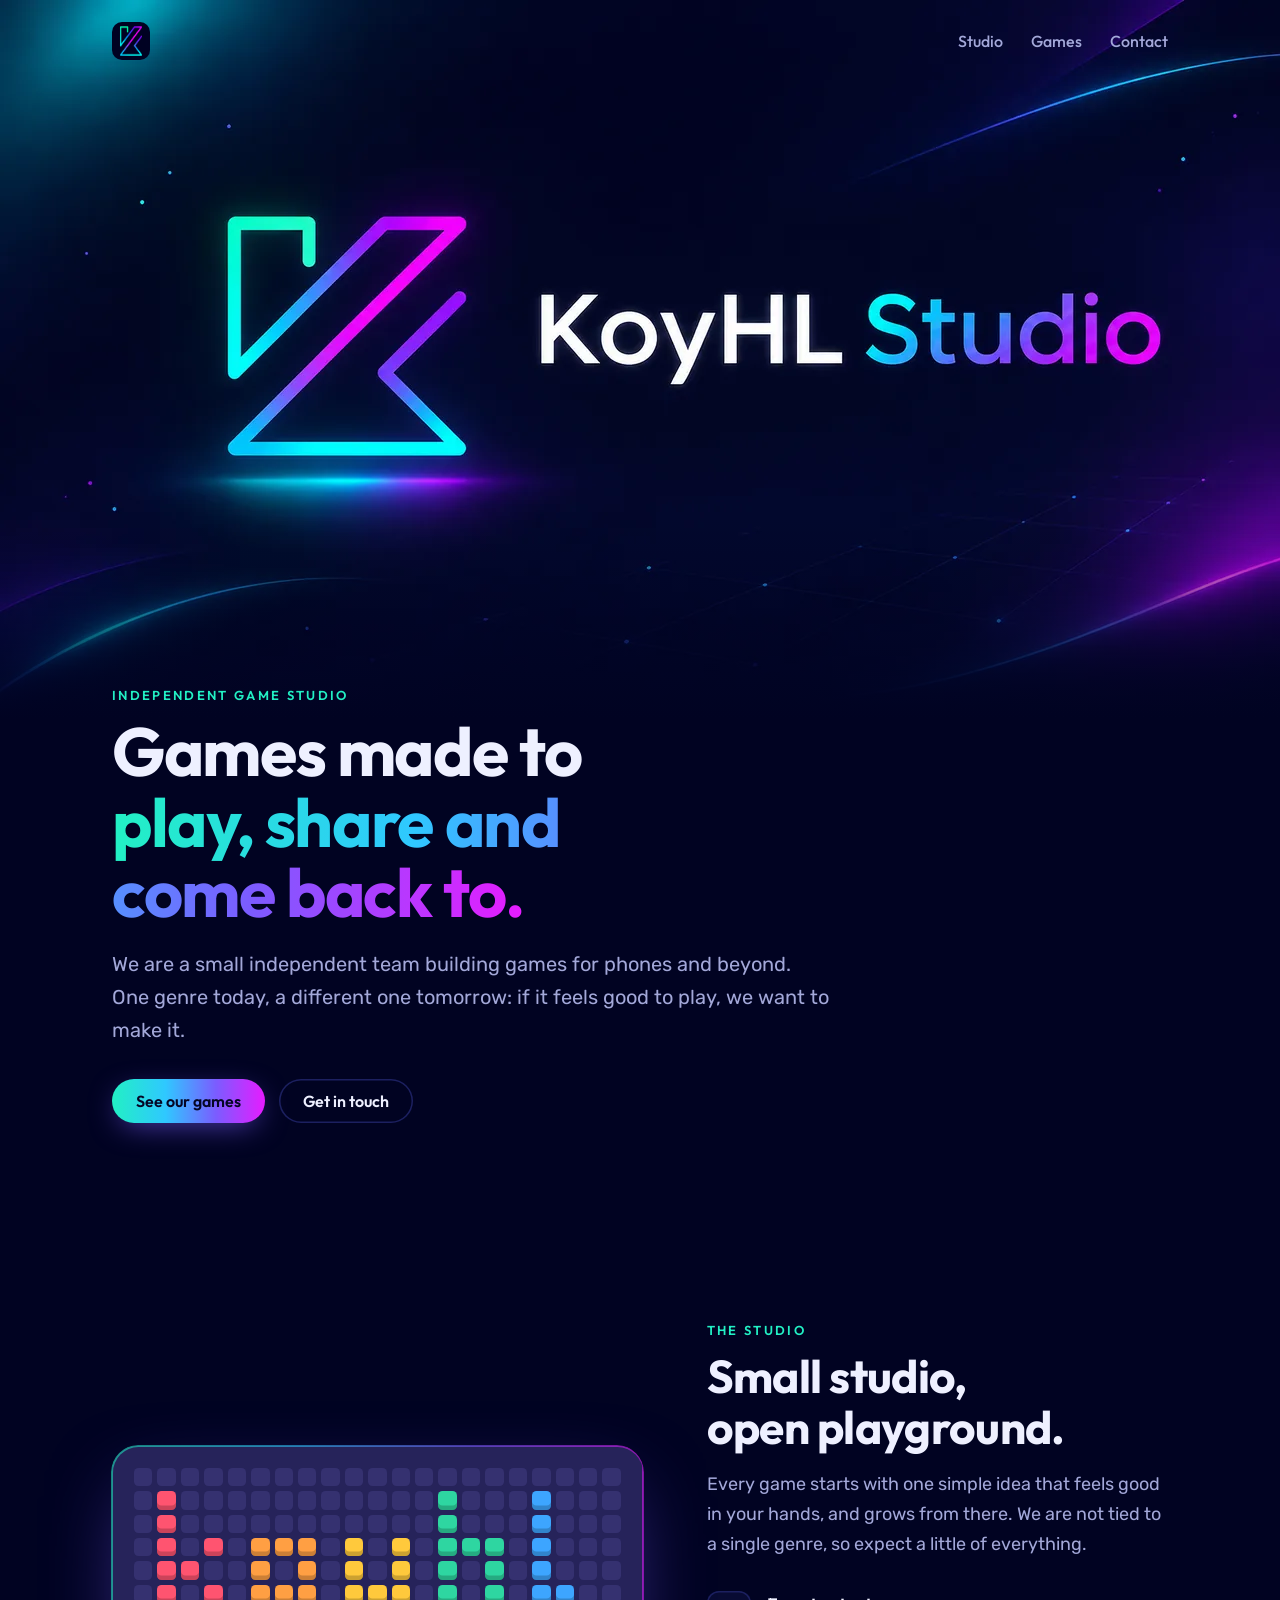
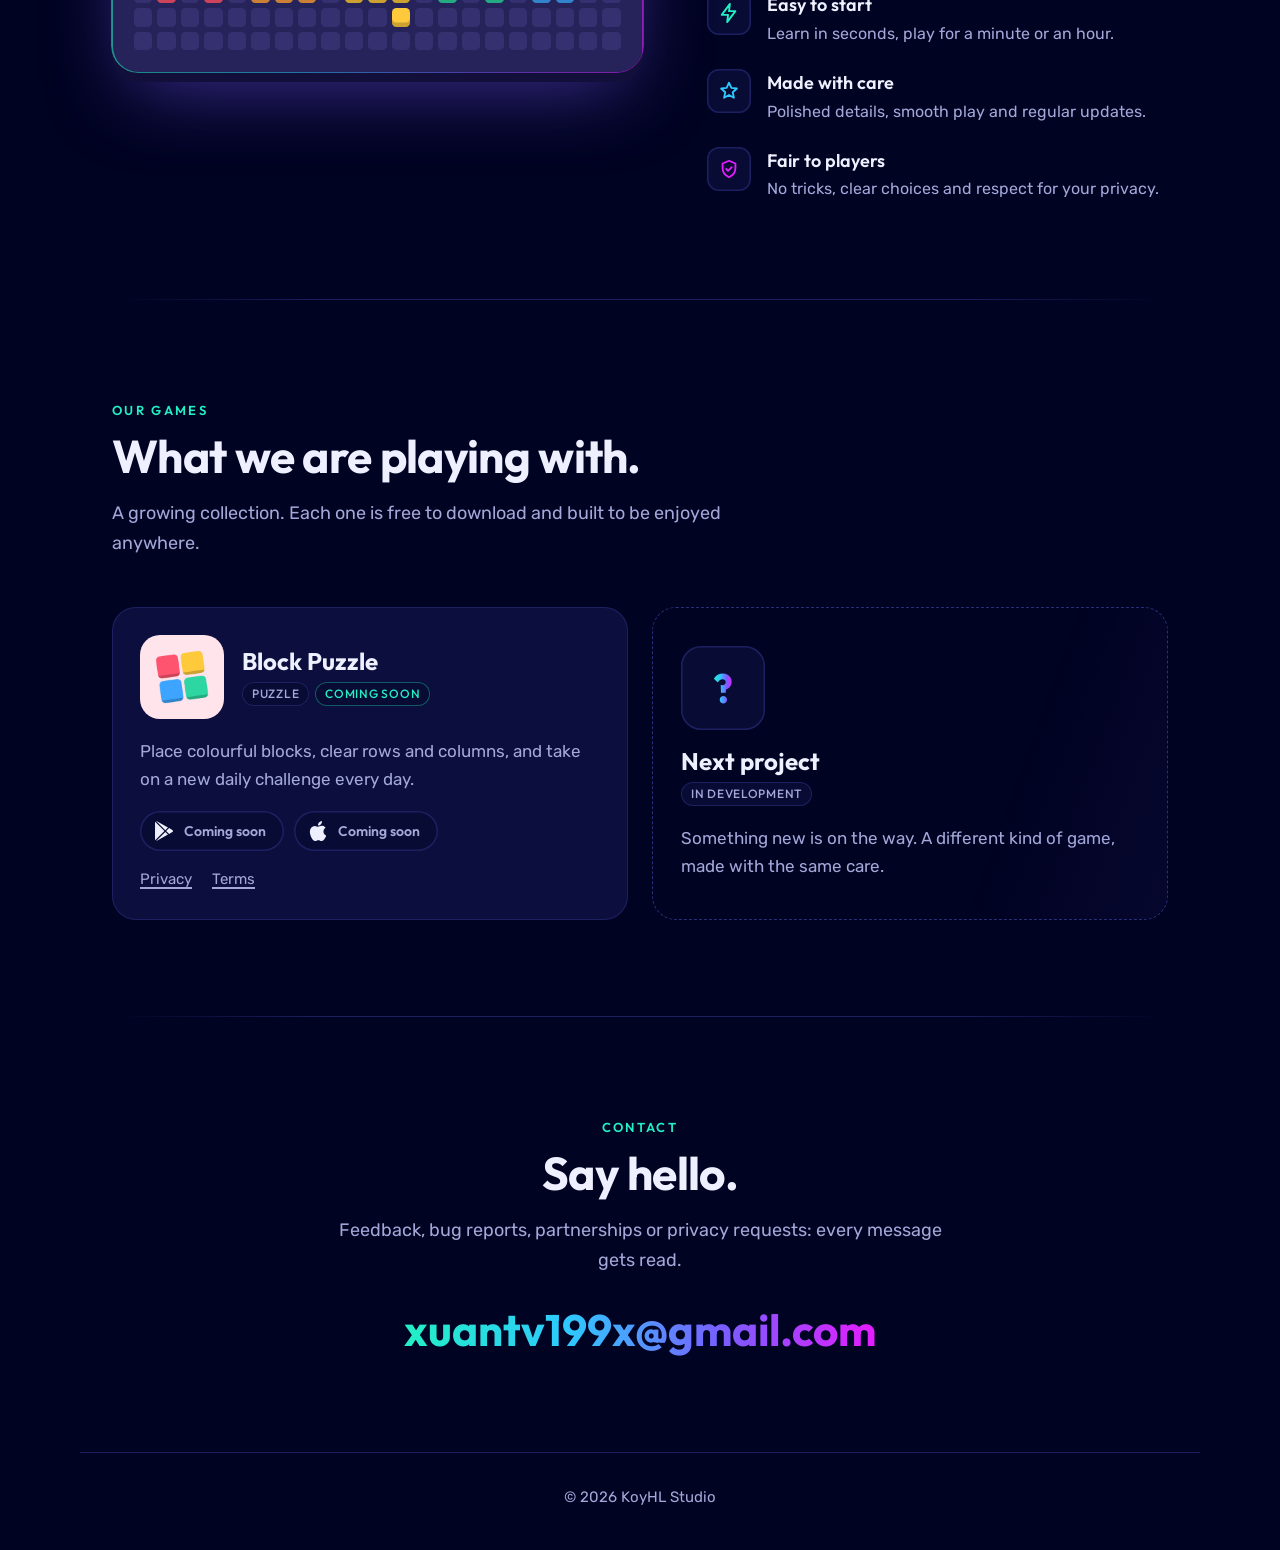
==== commit 20023007: "feature: add google play and app store buttons to the game card Icon buttons sit on one row on deskt" ====
--- a/index.html
+++ b/index.html
@@ -15,7 +15,7 @@
   <link rel="preconnect" href="https://fonts.googleapis.com">
   <link rel="preconnect" href="https://fonts.gstatic.com" crossorigin>
   <link rel="stylesheet" href="https://fonts.googleapis.com/css2?family=Outfit:wght@500;600;700&family=Rubik:wght@400;500&display=swap">
-  <link rel="stylesheet" href="/assets/home.css">
+  <link rel="stylesheet" href="/assets/site.css">
   <script>document.documentElement.classList.add("js")</script>
 </head>
 <body>
@@ -100,10 +100,17 @@
             </div>
           </div>
           <p>Place colourful blocks, clear rows and columns, and take on a new daily challenge every day.</p>
-          <div class="links">
-            <span class="store">Coming soon to Google Play</span>
-            <a href="/privacy/blockpuzzle/">Privacy</a>
-            <a href="/terms/blockpuzzle/">Terms</a>
+          <div class="card-foot">
+            <!-- When a store page goes live, turn its span into
+                 <a class="store" href="STORE_URL" target="_blank" rel="noopener" aria-label="Get it on Google Play"> -->
+            <div class="stores">
+              <span class="store" aria-label="Google Play: coming soon" title="Google Play"><svg viewBox="0 0 24 24" aria-hidden="true"><path d="M22.018 13.298l-3.919 2.218-3.515-3.493 3.543-3.521 3.891 2.202a1.49 1.49 0 0 1 0 2.594zM1.337.924a1.486 1.486 0 0 0-.112.568v21.017c0 .217.045.419.124.6l11.155-11.087L1.337.924zm12.207 10.065l3.258-3.238L3.45.195a1.466 1.466 0 0 0-.946-.179l11.04 10.973zm0 2.067l-11 10.933c.298.036.612-.016.906-.183l13.324-7.54-3.23-3.21z"/></svg><span>Coming soon</span></span>
+              <span class="store" aria-label="App Store: coming soon" title="App Store"><svg viewBox="0 0 24 24" aria-hidden="true"><path d="M12.152 6.896c-.948 0-2.415-1.078-3.96-1.04-2.04.027-3.91 1.183-4.961 3.014-2.117 3.675-.546 9.103 1.519 12.09 1.013 1.454 2.208 3.09 3.792 3.039 1.52-.065 2.09-.987 3.935-.987 1.831 0 2.35.987 3.96.948 1.637-.026 2.676-1.48 3.676-2.948 1.156-1.688 1.636-3.325 1.662-3.415-.039-.013-3.182-1.221-3.22-4.857-.026-3.04 2.48-4.494 2.597-4.559-1.429-2.09-3.623-2.324-4.39-2.376-2-.156-3.675 1.09-4.61 1.09zM15.53 3.83c.843-1.012 1.4-2.427 1.245-3.83-1.207.052-2.662.805-3.532 1.818-.78.896-1.454 2.338-1.273 3.714 1.338.104 2.715-.688 3.559-1.701"/></svg><span>Coming soon</span></span>
+            </div>
+            <div class="links">
+              <a href="/privacy/blockpuzzle/" target="_blank" rel="noopener">Privacy</a>
+              <a href="/terms/blockpuzzle/" target="_blank" rel="noopener">Terms</a>
+            </div>
           </div>
         </article>
         <article class="card next reveal">
@@ -136,36 +143,6 @@
     </svg>
   </a>
 
-  <script>
-    (function () {
-      var top = document.getElementById("top");
-      var toTop = document.getElementById("to-top");
-      var onScroll = function () {
-        top.classList.toggle("scrolled", window.scrollY > 24);
-        toTop.classList.toggle("show", window.scrollY > 600);
-      };
-      toTop.addEventListener("click", function (e) {
-        e.preventDefault();
-        window.scrollTo({ top: 0 });
-      });
-      window.addEventListener("scroll", onScroll, { passive: true });
-      onScroll();
-    })();
-    (function () {
-      var targets = document.querySelectorAll(".reveal, #wordmark");
-      if (!("IntersectionObserver" in window)) {
-        targets.forEach(function (el) { el.classList.add("in", "play"); });
-        return;
-      }
-      var io = new IntersectionObserver(function (entries) {
-        entries.forEach(function (e) {
-          if (!e.isIntersecting) return;
-          e.target.classList.add(e.target.id === "wordmark" ? "play" : "in");
-          io.unobserve(e.target);
-        });
-      }, { threshold: 0.25 });
-      targets.forEach(function (el) { io.observe(el); });
-    })();
-  </script>
+  <script src="/assets/site.js"></script>
 </body>
 </html>
--- a/assets/site.css
+++ b/assets/site.css
@@ -0,0 +1,455 @@
+/* KoyHL Studio site: deep navy night with the neon cyan-to-magenta line of the logo. */
+:root {
+  --bg: #010322;
+  --bg-raise: #080b33;
+  --card: #0c0f3d;
+  --line: #1c2060;
+  --text: #eef0ff;
+  --text-soft: #a3a8d9;
+  --cyan: #22f0c4;
+  --sky: #2fc8ff;
+  --violet: #7b5cff;
+  --magenta: #e61cff;
+  --neon: linear-gradient(90deg, var(--cyan), var(--sky) 35%, var(--violet) 68%, var(--magenta));
+  --screen: #26235a;
+  --empty: #353170;
+  --coral: #ff5470;
+  --orange: #ff9f43;
+  --yellow: #ffc93c;
+  --mint: #2ed6a1;
+  --blue: #3da5ff;
+  --display: "Outfit", system-ui, -apple-system, "Segoe UI", sans-serif;
+  --body: "Rubik", system-ui, -apple-system, "Segoe UI", sans-serif;
+  color-scheme: dark;
+}
+
+* { box-sizing: border-box; }
+html { -webkit-text-size-adjust: 100%; scroll-behavior: smooth; }
+body {
+  margin: 0;
+  background: var(--bg);
+  color: var(--text);
+  font: 400 17px/1.65 var(--body);
+  overflow-x: hidden;
+}
+img { display: block; max-width: 100%; }
+a { color: inherit; text-underline-offset: 0.22em; text-decoration-thickness: 2px; }
+:focus-visible { outline: 3px solid var(--sky); outline-offset: 3px; border-radius: 8px; }
+
+.wrap { max-width: 1120px; margin: 0 auto; padding-inline: 32px; }
+
+/* ---- Top bar: clear over the hero, frosted glass once the page scrolls ---- */
+html { scroll-padding-top: 76px; }
+.top {
+  position: fixed;
+  inset: 0 0 auto;
+  z-index: 10;
+  border-bottom: 1px solid transparent;
+  transition: background-color 220ms ease, border-color 220ms ease, backdrop-filter 220ms ease;
+}
+.top.scrolled {
+  background: rgb(1 3 34 / 0.72);
+  -webkit-backdrop-filter: blur(14px) saturate(140%);
+  backdrop-filter: blur(14px) saturate(140%);
+  border-bottom-color: rgb(123 92 255 / 0.22);
+}
+.top-inner {
+  display: flex;
+  align-items: center;
+  justify-content: space-between;
+  padding-block: 22px;
+  transition: padding 220ms ease;
+}
+.top.scrolled .top-inner { padding-block: 14px; }
+.brand {
+  display: flex;
+  align-items: center;
+  gap: 10px;
+  font: 600 20px/1 var(--display);
+  text-decoration: none;
+  letter-spacing: 0.01em;
+}
+.brand img { width: 38px; height: 38px; border-radius: 10px; }
+.brand span { background: var(--neon); -webkit-background-clip: text; background-clip: text; color: transparent; }
+.top nav { display: flex; gap: 28px; font: 500 16px/1 var(--display); }
+.top nav a { text-decoration: none; color: var(--text-soft); transition: color 120ms; }
+.top nav a:hover { color: var(--text); }
+
+/* ---- Hero: the studio banner, fading into the page ---- */
+.hero { position: relative; }
+.hero picture img {
+  width: 100%;
+  height: auto;
+  aspect-ratio: 16 / 9;
+  max-height: 92vh;
+  object-fit: cover;
+  object-position: 30% 50%;
+}
+.hero::after {
+  content: "";
+  position: absolute;
+  inset: auto 0 0;
+  height: 28%;
+  background: linear-gradient(transparent, var(--bg));
+  pointer-events: none;
+}
+
+.intro { position: relative; z-index: 1; margin-top: -40px; padding-bottom: 96px; }
+.eyebrow {
+  display: inline-block;
+  margin: 0 0 14px;
+  font: 600 13px/1 var(--display);
+  letter-spacing: 0.18em;
+  text-transform: uppercase;
+  color: var(--cyan);
+}
+h1 {
+  font: 700 clamp(38px, 6vw, 68px)/1.04 var(--display);
+  letter-spacing: -0.02em;
+  margin: 0 0 20px;
+  max-width: 15ch;
+  text-wrap: balance;
+}
+.glow { background: var(--neon); -webkit-background-clip: text; background-clip: text; color: transparent; }
+.lede { font-size: 20px; color: var(--text-soft); max-width: 36em; margin: 0 0 32px; }
+
+.cta { display: flex; flex-wrap: wrap; gap: 14px; }
+.button {
+  display: inline-flex;
+  align-items: center;
+  gap: 8px;
+  padding: 14px 24px;
+  border-radius: 999px;
+  font: 600 16px/1 var(--display);
+  text-decoration: none;
+  transition: transform 120ms ease, box-shadow 120ms ease, background-color 120ms;
+}
+.button.primary {
+  background: var(--neon);
+  color: #050625;
+  box-shadow: 0 0 0 0 rgb(123 92 255 / 0), 0 8px 30px -8px rgb(123 92 255 / 0.7);
+}
+.button.primary:hover { transform: translateY(-2px); box-shadow: 0 12px 36px -8px rgb(230 28 255 / 0.7); }
+.button.ghost { box-shadow: inset 0 0 0 1.5px var(--line); color: var(--text); }
+.button.ghost:hover { background: var(--bg-raise); box-shadow: inset 0 0 0 1.5px var(--violet); }
+
+/* ---- Sections ---- */
+section { padding-block: 96px; position: relative; }
+section + section::before {
+  content: "";
+  position: absolute;
+  inset: 0 32px auto;
+  max-width: 1056px;
+  margin-inline: auto;
+  height: 1px;
+  background: linear-gradient(90deg, transparent, var(--line) 20%, var(--line) 80%, transparent);
+}
+h2 {
+  font: 700 clamp(30px, 4.4vw, 46px)/1.1 var(--display);
+  letter-spacing: -0.015em;
+  margin: 0 0 18px;
+  text-wrap: balance;
+}
+.section-lede { color: var(--text-soft); font-size: 18px; max-width: 34em; margin: 0 0 48px; }
+
+/* ---- Studio: block wordmark + what we stand for ---- */
+.studio-grid {
+  display: grid;
+  grid-template-columns: 1.15fr 1fr;
+  gap: 64px;
+  align-items: center;
+}
+.screen {
+  margin: 0;
+  position: relative;
+  background: var(--screen);
+  border-radius: 26px;
+  padding: clamp(12px, 2.2vw, 22px);
+  box-shadow: 0 10px 0 #12103a, 0 30px 80px -20px rgb(123 92 255 / 0.55);
+}
+.screen::before {
+  content: "";
+  position: absolute;
+  inset: -1px;
+  border-radius: 27px;
+  padding: 1.5px;
+  background: var(--neon);
+  -webkit-mask: linear-gradient(#000 0 0) content-box, linear-gradient(#000 0 0);
+  -webkit-mask-composite: xor;
+  mask-composite: exclude;
+  opacity: 0.55;
+  pointer-events: none;
+}
+.board { display: grid; grid-template-columns: repeat(21, 1fr); gap: clamp(2px, 0.45vw, 5px); }
+.board i { aspect-ratio: 1; border-radius: 24%; background: var(--empty); }
+.board .b { box-shadow: inset 0 -0.26em 0 rgb(0 0 0 / 0.2); }
+.board .coral { background: var(--coral); }
+.board .orange { background: var(--orange); }
+.board .yellow { background: var(--yellow); }
+.board .mint { background: var(--mint); }
+.board .sky { background: var(--blue); }
+.js .board .b { opacity: 0; }
+.js .board.play .b {
+  animation: drop 520ms cubic-bezier(0.3, 1.45, 0.55, 1) both;
+  animation-delay: calc(100ms + var(--n) * 130ms);
+}
+@keyframes drop {
+  from { transform: translateY(-260%); opacity: 0; }
+  40% { opacity: 1; }
+  to { transform: none; opacity: 1; }
+}
+
+.values { list-style: none; padding: 0; margin: 32px 0 0; display: grid; gap: 22px; }
+.values li { display: grid; grid-template-columns: 44px 1fr; gap: 16px; align-items: start; }
+.values .dot {
+  width: 44px;
+  height: 44px;
+  border-radius: 12px;
+  display: grid;
+  place-items: center;
+  background: var(--bg-raise);
+  box-shadow: inset 0 0 0 1.5px var(--line);
+}
+.values .dot svg { width: 22px; height: 22px; }
+.values h3 { font: 600 18px/1.3 var(--display); margin: 2px 0 4px; }
+.values p { margin: 0; color: var(--text-soft); font-size: 16px; }
+
+/* ---- Games ---- */
+.games { display: grid; grid-template-columns: repeat(2, 1fr); gap: 24px; }
+.card {
+  position: relative;
+  background: var(--card);
+  border-radius: 24px;
+  padding: 28px;
+  box-shadow: inset 0 0 0 1px var(--line);
+  display: flex;
+  flex-direction: column;
+  gap: 18px;
+  transition: transform 160ms ease, box-shadow 160ms ease;
+}
+.card:hover { transform: translateY(-3px); box-shadow: inset 0 0 0 1px #2c3290, 0 24px 60px -30px rgb(47 200 255 / 0.5); }
+.card-head { display: flex; align-items: center; gap: 18px; }
+.card-head img { width: 84px; height: 84px; border-radius: 20px; }
+.card h3 { font: 700 24px/1.15 var(--display); margin: 0 0 6px; }
+.tags { display: flex; flex-wrap: wrap; gap: 6px; }
+.tag {
+  font: 500 12px/1 var(--display);
+  letter-spacing: 0.06em;
+  text-transform: uppercase;
+  padding: 6px 10px;
+  border-radius: 999px;
+  background: var(--bg-raise);
+  color: var(--text-soft);
+  box-shadow: inset 0 0 0 1px var(--line);
+}
+.tag.live { color: var(--cyan); box-shadow: inset 0 0 0 1px rgb(34 240 196 / 0.35); }
+.card p { margin: 0; color: var(--text-soft); }
+.card-foot { margin-top: auto; display: grid; gap: 16px; }
+.stores { display: flex; flex-wrap: wrap; gap: 10px; }
+.store {
+  display: inline-flex;
+  align-items: center;
+  gap: 10px;
+  padding: 10px 18px 10px 14px;
+  border-radius: 999px;
+  font: 600 14px/1 var(--display);
+  text-decoration: none;
+  color: var(--text-soft);
+  background: var(--bg-raise);
+  box-shadow: inset 0 0 0 1.5px var(--line);
+  transition: color 120ms, box-shadow 120ms;
+}
+.store svg { width: 20px; height: 20px; flex: none; fill: var(--text); }
+a.store { color: var(--text); }
+a.store:hover { box-shadow: inset 0 0 0 1.5px var(--violet); }
+.card .links { display: flex; flex-wrap: wrap; gap: 8px 20px; font-size: 15px; }
+.card .links a { color: var(--text-soft); }
+.card .links a:hover { color: var(--text); }
+
+.card.next {
+  background: transparent;
+  box-shadow: none;
+  border: 1.5px dashed #2a2f7a;
+  justify-content: center;
+  align-items: flex-start;
+  overflow: hidden;
+}
+.card.next:hover { transform: none; box-shadow: none; }
+.next .slot {
+  width: 84px;
+  height: 84px;
+  border-radius: 20px;
+  display: grid;
+  place-items: center;
+  font: 700 40px/1 var(--display);
+  background: var(--bg-raise);
+  box-shadow: inset 0 0 0 1.5px var(--line);
+}
+.next .slot span { background: var(--neon); -webkit-background-clip: text; background-clip: text; color: transparent; }
+.next::after {
+  content: "";
+  position: absolute;
+  inset: 0;
+  background: linear-gradient(110deg, transparent 30%, rgb(123 92 255 / 0.08) 50%, transparent 70%);
+  background-size: 250% 100%;
+  animation: sheen 4.5s ease-in-out infinite;
+  pointer-events: none;
+}
+@keyframes sheen { from { background-position: 120% 0; } to { background-position: -120% 0; } }
+
+/* ---- Contact ---- */
+.contact { text-align: center; }
+.contact .section-lede { margin-inline: auto; margin-bottom: 28px; }
+.contact .eyebrow { margin-bottom: 14px; }
+.email {
+  display: inline-block;
+  font: 700 clamp(22px, 4.6vw, 44px)/1.2 var(--display);
+  text-decoration: none;
+  overflow-wrap: anywhere;
+}
+.email:hover { text-decoration: underline; text-decoration-color: var(--violet); }
+
+/* ---- Footer ---- */
+footer {
+  border-top: 1px solid var(--line);
+  padding-block: 32px 40px;
+  text-align: center;
+  color: var(--text-soft);
+  font-size: 15px;
+}
+
+/* ---- Back to top ---- */
+.to-top {
+  position: fixed;
+  right: 24px;
+  bottom: 24px;
+  z-index: 10;
+  width: 48px;
+  height: 48px;
+  border: 0;
+  border-radius: 50%;
+  display: grid;
+  place-items: center;
+  color: var(--text);
+  background: rgb(8 11 51 / 0.8);
+  -webkit-backdrop-filter: blur(10px);
+  backdrop-filter: blur(10px);
+  box-shadow: inset 0 0 0 1.5px rgb(123 92 255 / 0.45), 0 10px 30px -10px rgb(123 92 255 / 0.6);
+  cursor: pointer;
+  opacity: 0;
+  visibility: hidden;
+  transform: translateY(12px);
+  transition: opacity 200ms ease, transform 200ms ease, visibility 200ms, box-shadow 160ms ease;
+}
+.to-top.show { opacity: 1; visibility: visible; transform: none; }
+.to-top:hover { box-shadow: inset 0 0 0 1.5px var(--magenta), 0 12px 34px -8px rgb(230 28 255 / 0.65); }
+.to-top svg { width: 22px; height: 22px; }
+
+/* ---- Reveal on scroll ---- */
+.js .reveal { opacity: 0; transform: translateY(18px); transition: opacity 600ms ease, transform 600ms ease; }
+.js .reveal.in { opacity: 1; transform: none; }
+
+@media (max-width: 860px) {
+  .studio-grid { grid-template-columns: 1fr; gap: 48px; }
+  .games { grid-template-columns: 1fr; }
+}
+
+@media (max-width: 560px) {
+  .wrap { padding-inline: 16px; }
+  .top-inner, .top.scrolled .top-inner { padding-block: 14px; }
+  .hero { padding-top: 60px; }
+  .brand { font-size: 18px; }
+  .brand img { width: 32px; height: 32px; }
+  .top nav { gap: 16px; font-size: 15px; }
+  .intro { margin-top: -8px; padding-bottom: 64px; }
+  .lede { font-size: 18px; }
+  section { padding-block: 64px; }
+  section + section::before { inset-inline: 16px; }
+  .screen { border-radius: 16px; box-shadow: 0 6px 0 #12103a, 0 20px 50px -20px rgb(123 92 255 / 0.5); }
+  .screen::before { border-radius: 17px; }
+  .card { padding: 22px; }
+  .stores { display: grid; gap: 10px; }
+  .store { justify-content: center; padding: 13px 16px; font-size: 15px; }
+  .card .links { justify-content: center; }
+  .card-head img, .next .slot { width: 68px; height: 68px; border-radius: 16px; }
+  .to-top { right: 16px; bottom: 16px; width: 44px; height: 44px; }
+}
+
+@media (prefers-reduced-motion: reduce) {
+  html { scroll-behavior: auto; }
+  .js .board .b { opacity: 1; }
+  .js .board.play .b { animation: none; }
+  .js .reveal { opacity: 1; transform: none; transition: none; }
+  .next::after { animation: none; }
+  .button, .card, .top, .top-inner, .to-top { transition: none; }
+}
+
+/* ---- Document pages (privacy policies, terms) ---- */
+.doc-head {
+  display: grid;
+  grid-template-columns: 76px 1fr;
+  gap: 22px;
+  align-items: center;
+  padding-block: 128px 32px;
+}
+.doc-head img { width: 76px; height: 76px; border-radius: 18px; }
+.doc-head .eyebrow { margin-bottom: 8px; }
+.doc-head h1 { font-size: clamp(32px, 5vw, 48px); max-width: none; margin: 0 0 6px; }
+.doc-head .date { margin: 0; color: var(--text-soft); font-size: 15px; }
+
+.doc-tabs { display: flex; flex-wrap: wrap; gap: 10px; padding-bottom: 32px; }
+.doc-tabs a {
+  font: 600 14px/1 var(--display);
+  padding: 10px 16px;
+  border-radius: 999px;
+  text-decoration: none;
+  color: var(--text-soft);
+  box-shadow: inset 0 0 0 1.5px var(--line);
+  transition: color 120ms, box-shadow 120ms;
+}
+.doc-tabs a:hover { color: var(--text); box-shadow: inset 0 0 0 1.5px var(--violet); }
+.doc-tabs a[aria-current="page"] { color: #050625; background: var(--neon); box-shadow: none; }
+
+.doc-body { padding-bottom: 96px; }
+.doc {
+  max-width: 820px;
+  background: var(--card);
+  border-radius: 24px;
+  padding: clamp(24px, 5vw, 56px);
+  box-shadow: inset 0 0 0 1px var(--line);
+}
+.doc > * { max-width: 40em; }
+.doc h2 {
+  font: 700 23px/1.25 var(--display);
+  margin: 44px 0 12px;
+  padding-left: 16px;
+  position: relative;
+}
+.doc h2::before {
+  content: "";
+  position: absolute;
+  left: 0;
+  top: 0.18em;
+  bottom: 0.18em;
+  width: 4px;
+  border-radius: 4px;
+  background: linear-gradient(var(--cyan), var(--magenta));
+}
+.doc h2:first-child { margin-top: 0; }
+.doc h3 { font: 600 18px/1.4 var(--display); margin: 24px 0 8px; }
+.doc p, .doc ul { margin: 0 0 14px; color: #cfd2f2; }
+.doc ul { padding-left: 22px; }
+.doc li { margin-bottom: 6px; }
+.doc li::marker { color: var(--magenta); }
+.doc a { color: var(--sky); text-decoration-color: rgb(47 200 255 / 0.4); }
+.doc a:hover { text-decoration-color: var(--sky); }
+.doc em { color: var(--text); font-style: normal; font-weight: 500; }
+.doc strong { color: var(--text); font-weight: 500; }
+
+@media (max-width: 560px) {
+  .doc-head { grid-template-columns: 60px 1fr; gap: 16px; padding-block: 96px 24px; }
+  .doc-head img { width: 60px; height: 60px; border-radius: 14px; }
+  .doc-tabs { padding-bottom: 24px; }
+  .doc-body { padding-bottom: 64px; }
+  .doc { border-radius: 18px; }
+}
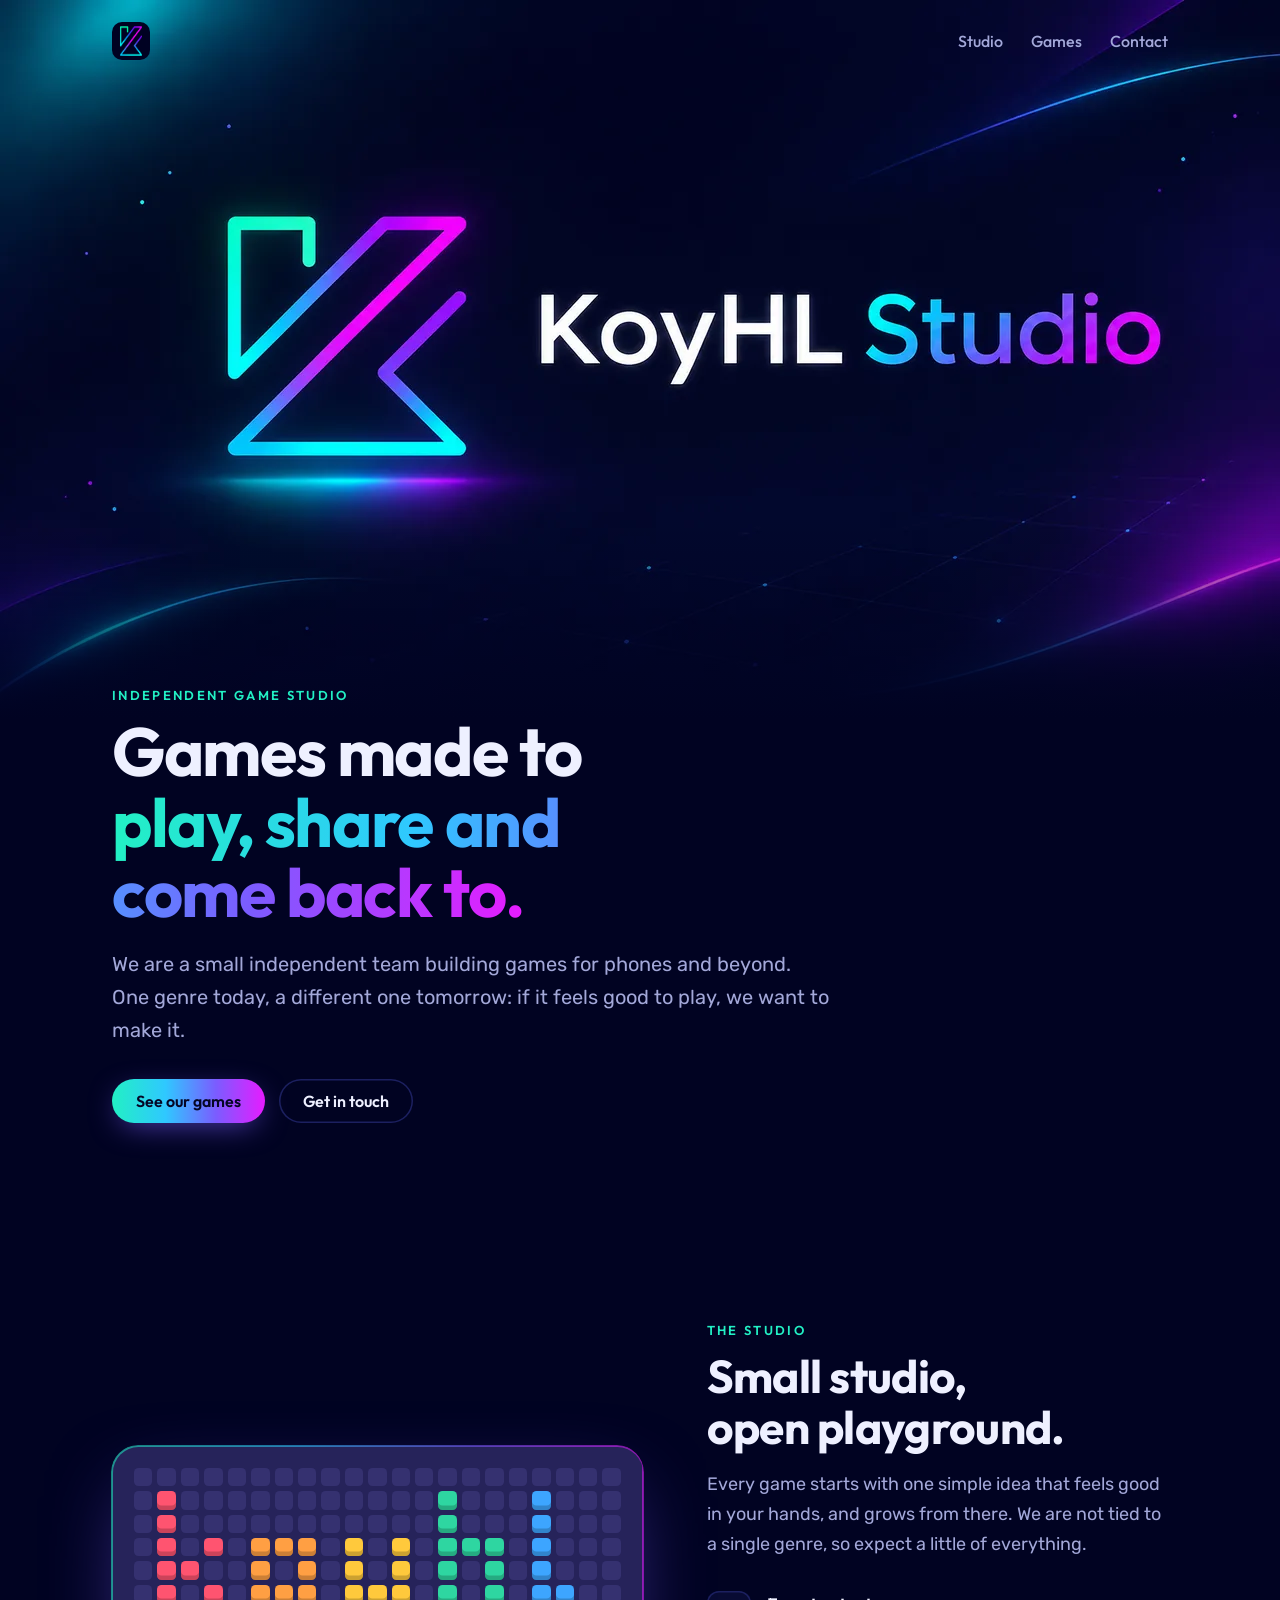
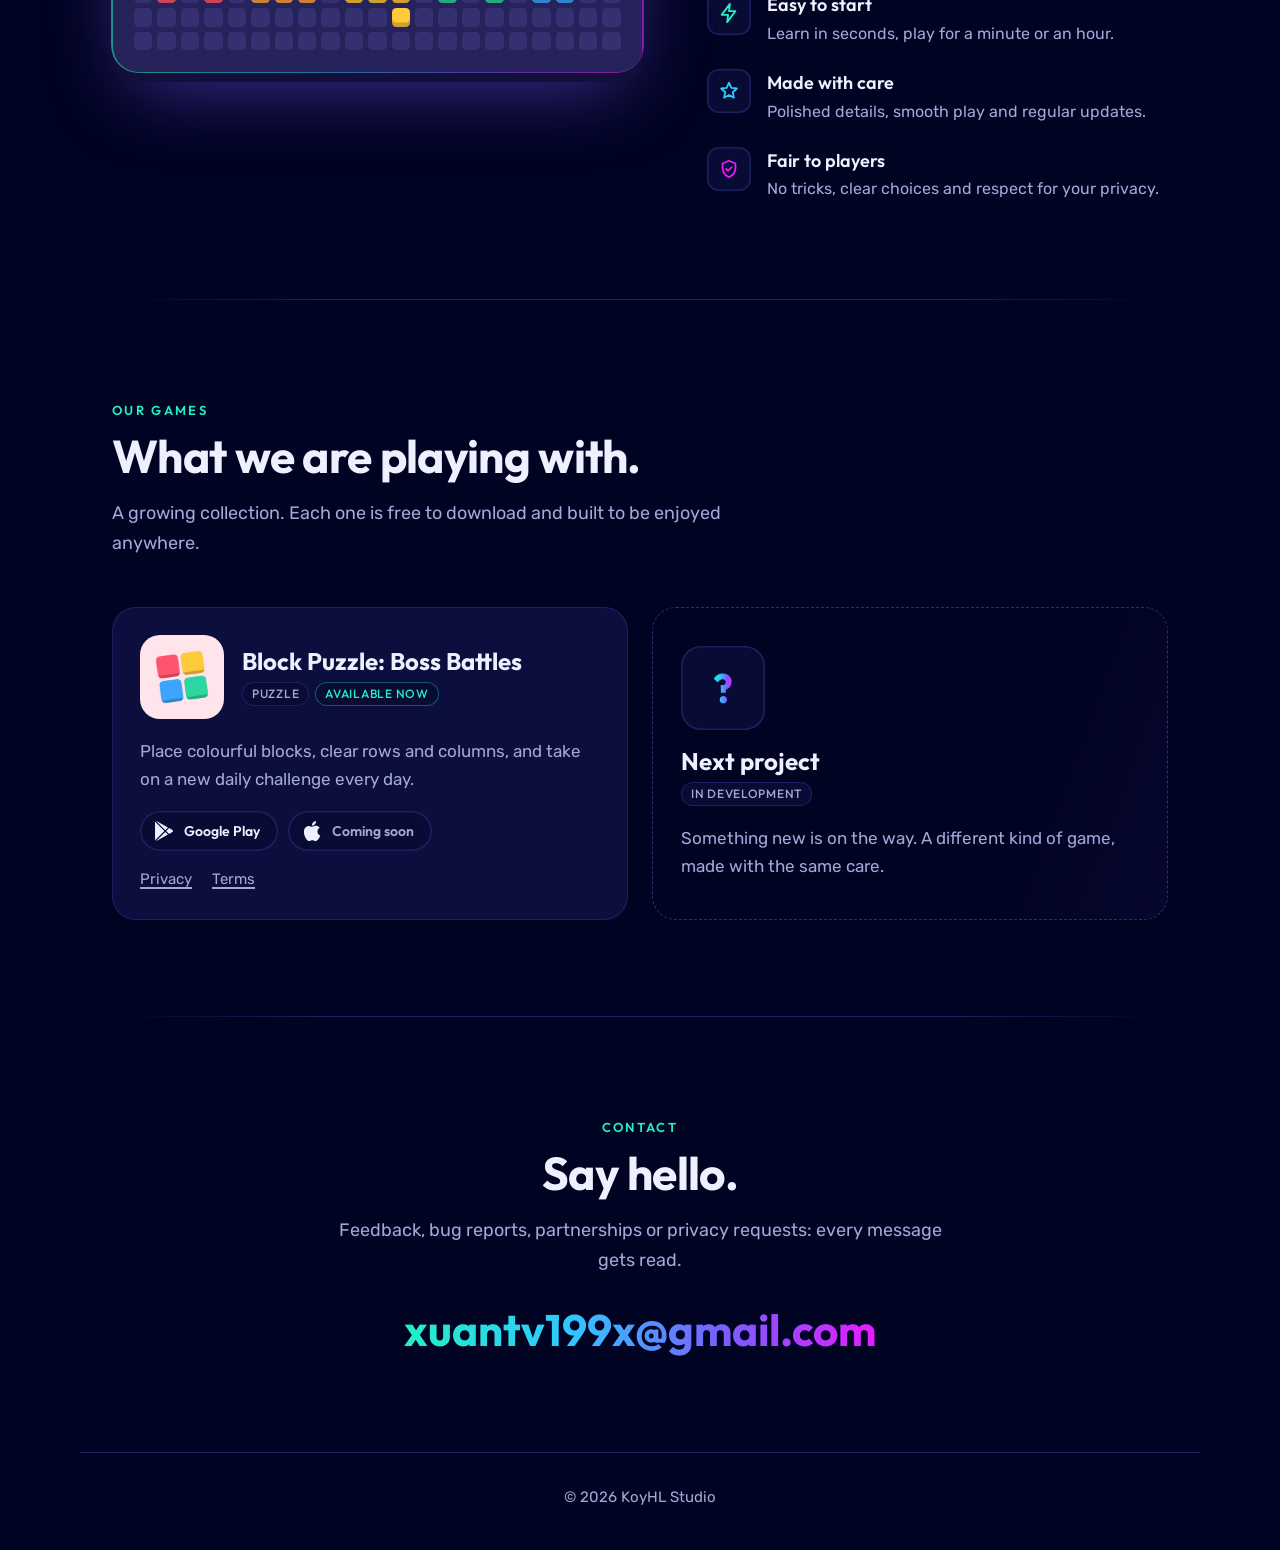
==== commit 2f1c4a64: "feature: link the block puzzle google play listing Mark the game as available now, link its Google P" ====
--- a/index.html
+++ b/index.html
@@ -1,148 +1,256 @@
 <!doctype html>
 <html lang="en">
-<head>
-  <meta charset="utf-8">
-  <meta name="viewport" content="width=device-width, initial-scale=1">
-  <title>KoyHL Studio</title>
-  <meta name="description" content="KoyHL Studio is an independent game studio making games for phones and beyond.">
-  <meta name="theme-color" content="#010322">
-  <meta property="og:title" content="KoyHL Studio">
-  <meta property="og:description" content="An independent game studio making games for phones and beyond.">
-  <meta property="og:image" content="https://koyhl.github.io/assets/brand/hero-1600.jpg">
-  <meta property="og:type" content="website">
-  <link rel="icon" type="image/png" href="/assets/brand/favicon.png">
-  <link rel="apple-touch-icon" href="/assets/brand/apple-touch-icon.png">
-  <link rel="preconnect" href="https://fonts.googleapis.com">
-  <link rel="preconnect" href="https://fonts.gstatic.com" crossorigin>
-  <link rel="stylesheet" href="https://fonts.googleapis.com/css2?family=Outfit:wght@500;600;700&family=Rubik:wght@400;500&display=swap">
-  <link rel="stylesheet" href="/assets/site.css">
-  <script>document.documentElement.classList.add("js")</script>
-</head>
-<body>
-  <header class="top" id="top">
-    <div class="wrap top-inner">
-      <a class="brand" href="/" aria-label="KoyHL Studio home"><img src="/assets/brand/mark.png" alt="" width="38" height="38"></a>
-      <nav aria-label="Main">
-        <a href="#studio">Studio</a>
-        <a href="#games">Games</a>
-        <a href="#contact">Contact</a>
-      </nav>
-    </div>
-  </header>
-
-  <main>
-    <div class="hero">
-      <picture>
-        <source type="image/webp" srcset="/assets/brand/hero-1280.webp 1280w, /assets/brand/hero-2400.webp 2400w" sizes="100vw">
-        <img src="/assets/brand/hero-1600.jpg" alt="KoyHL Studio" width="1600" height="900" fetchpriority="high">
-      </picture>
-    </div>
-
-    <div class="wrap intro">
-      <p class="eyebrow">Independent game studio</p>
-      <h1>Games made to <span class="glow">play, share and come back to.</span></h1>
-      <p class="lede">We are a small independent team building games for phones and beyond.
-        One genre today, a different one tomorrow: if it feels good to play, we want to make it.</p>
-      <div class="cta">
-        <a class="button primary" href="#games">See our games</a>
-        <a class="button ghost" href="#contact">Get in touch</a>
+  <head>
+    <meta charset="utf-8" />
+    <meta name="viewport" content="width=device-width, initial-scale=1" />
+    <title>KoyHL Studio</title>
+    <meta name="description" content="KoyHL Studio is an independent game studio making games for phones and beyond." />
+    <meta name="theme-color" content="#010322" />
+    <meta property="og:title" content="KoyHL Studio" />
+    <meta property="og:description" content="An independent game studio making games for phones and beyond." />
+    <meta property="og:image" content="https://koyhl.github.io/assets/brand/hero-1600.jpg" />
+    <meta property="og:type" content="website" />
+    <link rel="icon" type="image/png" href="/assets/brand/favicon.png" />
+    <link rel="apple-touch-icon" href="/assets/brand/apple-touch-icon.png" />
+    <link rel="preconnect" href="https://fonts.googleapis.com" />
+    <link rel="preconnect" href="https://fonts.gstatic.com" crossorigin />
+    <link
+      rel="stylesheet"
+      href="https://fonts.googleapis.com/css2?family=Outfit:wght@500;600;700&family=Rubik:wght@400;500&display=swap"
+    />
+    <link rel="stylesheet" href="/assets/site.css" />
+    <script>
+      document.documentElement.classList.add("js");
+    </script>
+  </head>
+  <body>
+    <header class="top" id="top">
+      <div class="wrap top-inner">
+        <a class="brand" href="/" aria-label="KoyHL Studio home"
+          ><img src="/assets/brand/mark.png" alt="" width="38" height="38"
+        /></a>
+        <nav aria-label="Main">
+          <a href="#studio">Studio</a>
+          <a href="#games">Games</a>
+          <a href="#contact">Contact</a>
+        </nav>
       </div>
-    </div>
-
-    <section class="wrap" id="studio" aria-labelledby="studio-title">
-      <div class="studio-grid">
-        <figure class="screen reveal" aria-hidden="true">
-        <div class="board" id="wordmark">
-        <i></i><i></i><i></i><i></i><i></i><i></i><i></i><i></i><i></i><i></i><i></i><i></i><i></i><i></i><i></i><i></i><i></i><i></i><i></i><i></i><i></i>
-        <i></i><i class="b coral" style="--n:0"></i><i></i><i></i><i></i><i></i><i></i><i></i><i></i><i></i><i></i><i></i><i></i><i class="b mint" style="--n:3"></i><i></i><i></i><i></i><i class="b sky" style="--n:4"></i><i></i><i></i><i></i>
-        <i></i><i class="b coral" style="--n:0"></i><i></i><i></i><i></i><i></i><i></i><i></i><i></i><i></i><i></i><i></i><i></i><i class="b mint" style="--n:3"></i><i></i><i></i><i></i><i class="b sky" style="--n:4"></i><i></i><i></i><i></i>
-        <i></i><i class="b coral" style="--n:0"></i><i></i><i class="b coral" style="--n:0"></i><i></i><i class="b orange" style="--n:1"></i><i class="b orange" style="--n:1"></i><i class="b orange" style="--n:1"></i><i></i><i class="b yellow" style="--n:2"></i><i></i><i class="b yellow" style="--n:2"></i><i></i><i class="b mint" style="--n:3"></i><i class="b mint" style="--n:3"></i><i class="b mint" style="--n:3"></i><i></i><i class="b sky" style="--n:4"></i><i></i><i></i><i></i>
-        <i></i><i class="b coral" style="--n:0"></i><i class="b coral" style="--n:0"></i><i></i><i></i><i class="b orange" style="--n:1"></i><i></i><i class="b orange" style="--n:1"></i><i></i><i class="b yellow" style="--n:2"></i><i></i><i class="b yellow" style="--n:2"></i><i></i><i class="b mint" style="--n:3"></i><i></i><i class="b mint" style="--n:3"></i><i></i><i class="b sky" style="--n:4"></i><i></i><i></i><i></i>
-        <i></i><i class="b coral" style="--n:0"></i><i></i><i class="b coral" style="--n:0"></i><i></i><i class="b orange" style="--n:1"></i><i class="b orange" style="--n:1"></i><i class="b orange" style="--n:1"></i><i></i><i class="b yellow" style="--n:2"></i><i class="b yellow" style="--n:2"></i><i class="b yellow" style="--n:2"></i><i></i><i class="b mint" style="--n:3"></i><i></i><i class="b mint" style="--n:3"></i><i></i><i class="b sky" style="--n:4"></i><i class="b sky" style="--n:4"></i><i></i><i></i>
-        <i></i><i></i><i></i><i></i><i></i><i></i><i></i><i></i><i></i><i></i><i></i><i class="b yellow" style="--n:2"></i><i></i><i></i><i></i><i></i><i></i><i></i><i></i><i></i><i></i>
-        <i></i><i></i><i></i><i></i><i></i><i></i><i></i><i></i><i></i><i></i><i></i><i></i><i></i><i></i><i></i><i></i><i></i><i></i><i></i><i></i><i></i>
-        </div>
-        </figure>
-        <div class="reveal">
-          <p class="eyebrow">The studio</p>
-          <h2 id="studio-title">Small studio, open playground.</h2>
-          <p class="section-lede" style="margin-bottom:0">Every game starts with one simple idea that feels good in
-            your hands, and grows from there. We are not tied to a single genre, so expect a little of everything.</p>
-          <ul class="values">
-            <li>
-              <span class="dot"><svg viewBox="0 0 24 24" fill="none" stroke="#22f0c4" stroke-width="2" stroke-linecap="round" stroke-linejoin="round"><path d="M13 2 4 14h7l-1 8 9-12h-7z"/></svg></span>
-              <div><h3>Easy to start</h3><p>Learn in seconds, play for a minute or an hour.</p></div>
-            </li>
-            <li>
-              <span class="dot"><svg viewBox="0 0 24 24" fill="none" stroke="#2fc8ff" stroke-width="2" stroke-linecap="round" stroke-linejoin="round"><path d="M12 3l2.6 5.6 6 .7-4.5 4.1 1.2 6L12 16.4 6.7 19.4l1.2-6L3.4 9.3l6-.7z"/></svg></span>
-              <div><h3>Made with care</h3><p>Polished details, smooth play and regular updates.</p></div>
-            </li>
-            <li>
-              <span class="dot"><svg viewBox="0 0 24 24" fill="none" stroke="#e61cff" stroke-width="2" stroke-linecap="round" stroke-linejoin="round"><path d="M12 3 5 6v5c0 4.5 3 8.3 7 10 4-1.7 7-5.5 7-10V6z"/><path d="m9 12 2 2 4-4"/></svg></span>
-              <div><h3>Fair to players</h3><p>No tricks, clear choices and respect for your privacy.</p></div>
-            </li>
-          </ul>
+    </header>
+
+    <main>
+      <div class="hero">
+        <picture>
+          <source
+            type="image/webp"
+            srcset="/assets/brand/hero-1280.webp 1280w, /assets/brand/hero-2400.webp 2400w"
+            sizes="100vw"
+          />
+          <img src="/assets/brand/hero-1600.jpg" alt="KoyHL Studio" width="1600" height="900" fetchpriority="high" />
+        </picture>
+      </div>
+
+      <div class="wrap intro">
+        <p class="eyebrow">Independent game studio</p>
+        <h1>Games made to <span class="glow">play, share and come back to.</span></h1>
+        <p class="lede">
+          We are a small independent team building games for phones and beyond. One genre today, a different one
+          tomorrow: if it feels good to play, we want to make it.
+        </p>
+        <div class="cta">
+          <a class="button primary" href="#games">See our games</a>
+          <a class="button ghost" href="#contact">Get in touch</a>
         </div>
       </div>
-    </section>
-
-    <section class="wrap" id="games" aria-labelledby="games-title">
-      <p class="eyebrow">Our games</p>
-      <h2 id="games-title">What we are playing with.</h2>
-      <p class="section-lede">A growing collection. Each one is free to download and built to be enjoyed anywhere.</p>
-      <div class="games">
-        <article class="card reveal">
-          <div class="card-head">
-            <img src="/assets/games/blockpuzzle.png" alt="Block Puzzle app icon" width="84" height="84">
+
+      <section class="wrap" id="studio" aria-labelledby="studio-title">
+        <div class="studio-grid">
+          <figure class="screen reveal" aria-hidden="true">
+            <div class="board" id="wordmark">
+              <i></i><i></i><i></i><i></i><i></i><i></i><i></i><i></i><i></i><i></i><i></i><i></i><i></i><i></i><i></i
+              ><i></i><i></i><i></i><i></i><i></i><i></i> <i></i><i class="b coral" style="--n: 0"></i><i></i><i></i
+              ><i></i><i></i><i></i><i></i><i></i><i></i><i></i><i></i><i></i><i class="b mint" style="--n: 3"></i
+              ><i></i><i></i><i></i><i class="b sky" style="--n: 4"></i><i></i><i></i><i></i> <i></i
+              ><i class="b coral" style="--n: 0"></i><i></i><i></i><i></i><i></i><i></i><i></i><i></i><i></i><i></i
+              ><i></i><i></i><i class="b mint" style="--n: 3"></i><i></i><i></i><i></i
+              ><i class="b sky" style="--n: 4"></i><i></i><i></i><i></i> <i></i><i class="b coral" style="--n: 0"></i
+              ><i></i><i class="b coral" style="--n: 0"></i><i></i><i class="b orange" style="--n: 1"></i
+              ><i class="b orange" style="--n: 1"></i><i class="b orange" style="--n: 1"></i><i></i
+              ><i class="b yellow" style="--n: 2"></i><i></i><i class="b yellow" style="--n: 2"></i><i></i
+              ><i class="b mint" style="--n: 3"></i><i class="b mint" style="--n: 3"></i
+              ><i class="b mint" style="--n: 3"></i><i></i><i class="b sky" style="--n: 4"></i><i></i><i></i><i></i>
+              <i></i><i class="b coral" style="--n: 0"></i><i class="b coral" style="--n: 0"></i><i></i><i></i
+              ><i class="b orange" style="--n: 1"></i><i></i><i class="b orange" style="--n: 1"></i><i></i
+              ><i class="b yellow" style="--n: 2"></i><i></i><i class="b yellow" style="--n: 2"></i><i></i
+              ><i class="b mint" style="--n: 3"></i><i></i><i class="b mint" style="--n: 3"></i><i></i
+              ><i class="b sky" style="--n: 4"></i><i></i><i></i><i></i> <i></i><i class="b coral" style="--n: 0"></i
+              ><i></i><i class="b coral" style="--n: 0"></i><i></i><i class="b orange" style="--n: 1"></i
+              ><i class="b orange" style="--n: 1"></i><i class="b orange" style="--n: 1"></i><i></i
+              ><i class="b yellow" style="--n: 2"></i><i class="b yellow" style="--n: 2"></i
+              ><i class="b yellow" style="--n: 2"></i><i></i><i class="b mint" style="--n: 3"></i><i></i
+              ><i class="b mint" style="--n: 3"></i><i></i><i class="b sky" style="--n: 4"></i
+              ><i class="b sky" style="--n: 4"></i><i></i><i></i> <i></i><i></i><i></i><i></i><i></i><i></i><i></i
+              ><i></i><i></i><i></i><i></i><i class="b yellow" style="--n: 2"></i><i></i><i></i><i></i><i></i><i></i
+              ><i></i><i></i><i></i><i></i> <i></i><i></i><i></i><i></i><i></i><i></i><i></i><i></i><i></i><i></i><i></i
+              ><i></i><i></i><i></i><i></i><i></i><i></i><i></i><i></i><i></i><i></i>
+            </div>
+          </figure>
+          <div class="reveal">
+            <p class="eyebrow">The studio</p>
+            <h2 id="studio-title">Small studio, open playground.</h2>
+            <p class="section-lede" style="margin-bottom: 0">
+              Every game starts with one simple idea that feels good in your hands, and grows from there. We are not
+              tied to a single genre, so expect a little of everything.
+            </p>
+            <ul class="values">
+              <li>
+                <span class="dot"
+                  ><svg
+                    viewBox="0 0 24 24"
+                    fill="none"
+                    stroke="#22f0c4"
+                    stroke-width="2"
+                    stroke-linecap="round"
+                    stroke-linejoin="round"
+                  >
+                    <path d="M13 2 4 14h7l-1 8 9-12h-7z" /></svg
+                ></span>
+                <div>
+                  <h3>Easy to start</h3>
+                  <p>Learn in seconds, play for a minute or an hour.</p>
+                </div>
+              </li>
+              <li>
+                <span class="dot"
+                  ><svg
+                    viewBox="0 0 24 24"
+                    fill="none"
+                    stroke="#2fc8ff"
+                    stroke-width="2"
+                    stroke-linecap="round"
+                    stroke-linejoin="round"
+                  >
+                    <path d="M12 3l2.6 5.6 6 .7-4.5 4.1 1.2 6L12 16.4 6.7 19.4l1.2-6L3.4 9.3l6-.7z" /></svg
+                ></span>
+                <div>
+                  <h3>Made with care</h3>
+                  <p>Polished details, smooth play and regular updates.</p>
+                </div>
+              </li>
+              <li>
+                <span class="dot"
+                  ><svg
+                    viewBox="0 0 24 24"
+                    fill="none"
+                    stroke="#e61cff"
+                    stroke-width="2"
+                    stroke-linecap="round"
+                    stroke-linejoin="round"
+                  >
+                    <path d="M12 3 5 6v5c0 4.5 3 8.3 7 10 4-1.7 7-5.5 7-10V6z" />
+                    <path d="m9 12 2 2 4-4" /></svg
+                ></span>
+                <div>
+                  <h3>Fair to players</h3>
+                  <p>No tricks, clear choices and respect for your privacy.</p>
+                </div>
+              </li>
+            </ul>
+          </div>
+        </div>
+      </section>
+
+      <section class="wrap" id="games" aria-labelledby="games-title">
+        <p class="eyebrow">Our games</p>
+        <h2 id="games-title">What we are playing with.</h2>
+        <p class="section-lede">A growing collection. Each one is free to download and built to be enjoyed anywhere.</p>
+        <div class="games">
+          <article class="card reveal">
+            <div class="card-head">
+              <img
+                src="/assets/games/blockpuzzle.png"
+                alt="Block Puzzle: Boss Battles app icon"
+                width="84"
+                height="84"
+              />
+              <div>
+                <h3>Block Puzzle: Boss Battles</h3>
+                <div class="tags"><span class="tag">Puzzle</span><span class="tag live">Available now</span></div>
+              </div>
+            </div>
+            <p>Place colourful blocks, clear rows and columns, and take on a new daily challenge every day.</p>
+            <div class="card-foot">
+              <div class="stores">
+                <a
+                  class="store"
+                  href="https://play.google.com/store/apps/details?id=com.koyhl.blockpuzzle"
+                  target="_blank"
+                  rel="noopener"
+                  aria-label="Get it on Google Play"
+                  title="Google Play"
+                  ><svg viewBox="0 0 24 24" aria-hidden="true">
+                    <path
+                      d="M22.018 13.298l-3.919 2.218-3.515-3.493 3.543-3.521 3.891 2.202a1.49 1.49 0 0 1 0 2.594zM1.337.924a1.486 1.486 0 0 0-.112.568v21.017c0 .217.045.419.124.6l11.155-11.087L1.337.924zm12.207 10.065l3.258-3.238L3.45.195a1.466 1.466 0 0 0-.946-.179l11.04 10.973zm0 2.067l-11 10.933c.298.036.612-.016.906-.183l13.324-7.54-3.23-3.21z"
+                    /></svg
+                  ><span>Google Play</span></a
+                >
+                <span class="store" aria-label="App Store: coming soon" title="App Store"
+                  ><svg viewBox="0 0 24 24" aria-hidden="true">
+                    <path
+                      d="M12.152 6.896c-.948 0-2.415-1.078-3.96-1.04-2.04.027-3.91 1.183-4.961 3.014-2.117 3.675-.546 9.103 1.519 12.09 1.013 1.454 2.208 3.09 3.792 3.039 1.52-.065 2.09-.987 3.935-.987 1.831 0 2.35.987 3.96.948 1.637-.026 2.676-1.48 3.676-2.948 1.156-1.688 1.636-3.325 1.662-3.415-.039-.013-3.182-1.221-3.22-4.857-.026-3.04 2.48-4.494 2.597-4.559-1.429-2.09-3.623-2.324-4.39-2.376-2-.156-3.675 1.09-4.61 1.09zM15.53 3.83c.843-1.012 1.4-2.427 1.245-3.83-1.207.052-2.662.805-3.532 1.818-.78.896-1.454 2.338-1.273 3.714 1.338.104 2.715-.688 3.559-1.701"
+                    /></svg
+                  ><span>Coming soon</span></span
+                >
+              </div>
+              <div class="links">
+                <a href="/privacy/blockpuzzle/" target="_blank" rel="noopener">Privacy</a>
+                <a href="/terms/blockpuzzle/" target="_blank" rel="noopener">Terms</a>
+              </div>
+            </div>
+          </article>
+          <article class="card next reveal">
+            <div class="slot" aria-hidden="true"><span>?</span></div>
             <div>
-              <h3>Block Puzzle</h3>
-              <div class="tags"><span class="tag">Puzzle</span><span class="tag live">Coming soon</span></div>
-            </div>
-          </div>
-          <p>Place colourful blocks, clear rows and columns, and take on a new daily challenge every day.</p>
-          <div class="card-foot">
-            <!-- When a store page goes live, turn its span into
-                 <a class="store" href="STORE_URL" target="_blank" rel="noopener" aria-label="Get it on Google Play"> -->
-            <div class="stores">
-              <span class="store" aria-label="Google Play: coming soon" title="Google Play"><svg viewBox="0 0 24 24" aria-hidden="true"><path d="M22.018 13.298l-3.919 2.218-3.515-3.493 3.543-3.521 3.891 2.202a1.49 1.49 0 0 1 0 2.594zM1.337.924a1.486 1.486 0 0 0-.112.568v21.017c0 .217.045.419.124.6l11.155-11.087L1.337.924zm12.207 10.065l3.258-3.238L3.45.195a1.466 1.466 0 0 0-.946-.179l11.04 10.973zm0 2.067l-11 10.933c.298.036.612-.016.906-.183l13.324-7.54-3.23-3.21z"/></svg><span>Coming soon</span></span>
-              <span class="store" aria-label="App Store: coming soon" title="App Store"><svg viewBox="0 0 24 24" aria-hidden="true"><path d="M12.152 6.896c-.948 0-2.415-1.078-3.96-1.04-2.04.027-3.91 1.183-4.961 3.014-2.117 3.675-.546 9.103 1.519 12.09 1.013 1.454 2.208 3.09 3.792 3.039 1.52-.065 2.09-.987 3.935-.987 1.831 0 2.35.987 3.96.948 1.637-.026 2.676-1.48 3.676-2.948 1.156-1.688 1.636-3.325 1.662-3.415-.039-.013-3.182-1.221-3.22-4.857-.026-3.04 2.48-4.494 2.597-4.559-1.429-2.09-3.623-2.324-4.39-2.376-2-.156-3.675 1.09-4.61 1.09zM15.53 3.83c.843-1.012 1.4-2.427 1.245-3.83-1.207.052-2.662.805-3.532 1.818-.78.896-1.454 2.338-1.273 3.714 1.338.104 2.715-.688 3.559-1.701"/></svg><span>Coming soon</span></span>
-            </div>
-            <div class="links">
-              <a href="/privacy/blockpuzzle/" target="_blank" rel="noopener">Privacy</a>
-              <a href="/terms/blockpuzzle/" target="_blank" rel="noopener">Terms</a>
-            </div>
-          </div>
-        </article>
-        <article class="card next reveal">
-          <div class="slot" aria-hidden="true"><span>?</span></div>
-          <div>
-            <h3>Next project</h3>
-            <div class="tags"><span class="tag">In development</span></div>
-          </div>
-          <p>Something new is on the way. A different kind of game, made with the same care.</p>
-        </article>
-      </div>
-    </section>
-
-    <section class="wrap contact" id="contact" aria-labelledby="contact-title">
-      <p class="eyebrow">Contact</p>
-      <h2 id="contact-title">Say hello.</h2>
-      <p class="section-lede">Feedback, bug reports, partnerships or privacy requests: every message gets read.</p>
-      <a class="email glow" href="mailto:xuantv199x@gmail.com">xuantv199x@gmail.com</a>
-    </section>
-  </main>
-
-  <footer class="wrap">
-    <span>&copy; 2026 KoyHL Studio</span>
-  </footer>
-
-  <a class="to-top" href="#" id="to-top" aria-label="Back to top">
-    <svg viewBox="0 0 24 24" fill="none" stroke="url(#neon)" stroke-width="2.4" stroke-linecap="round" stroke-linejoin="round" aria-hidden="true">
-      <defs><linearGradient id="neon" x1="0" y1="1" x2="1" y2="0"><stop offset="0" stop-color="#22f0c4"/><stop offset="0.5" stop-color="#7b5cff"/><stop offset="1" stop-color="#e61cff"/></linearGradient></defs>
-      <path d="M12 19V5M5 12l7-7 7 7"/>
-    </svg>
-  </a>
-
-  <script src="/assets/site.js"></script>
-</body>
+              <h3>Next project</h3>
+              <div class="tags"><span class="tag">In development</span></div>
+            </div>
+            <p>Something new is on the way. A different kind of game, made with the same care.</p>
+          </article>
+        </div>
+      </section>
+
+      <section class="wrap contact" id="contact" aria-labelledby="contact-title">
+        <p class="eyebrow">Contact</p>
+        <h2 id="contact-title">Say hello.</h2>
+        <p class="section-lede">Feedback, bug reports, partnerships or privacy requests: every message gets read.</p>
+        <a class="email glow" href="mailto:xuantv199x@gmail.com">xuantv199x@gmail.com</a>
+      </section>
+    </main>
+
+    <footer class="wrap">
+      <span>&copy; 2026 KoyHL Studio</span>
+    </footer>
+
+    <a class="to-top" href="#" id="to-top" aria-label="Back to top">
+      <svg
+        viewBox="0 0 24 24"
+        fill="none"
+        stroke="url(#neon)"
+        stroke-width="2.4"
+        stroke-linecap="round"
+        stroke-linejoin="round"
+        aria-hidden="true"
+      >
+        <defs>
+          <linearGradient id="neon" x1="0" y1="1" x2="1" y2="0">
+            <stop offset="0" stop-color="#22f0c4" />
+            <stop offset="0.5" stop-color="#7b5cff" />
+            <stop offset="1" stop-color="#e61cff" />
+          </linearGradient>
+        </defs>
+        <path d="M12 19V5M5 12l7-7 7 7" />
+      </svg>
+    </a>
+
+    <script src="/assets/site.js"></script>
+  </body>
 </html>
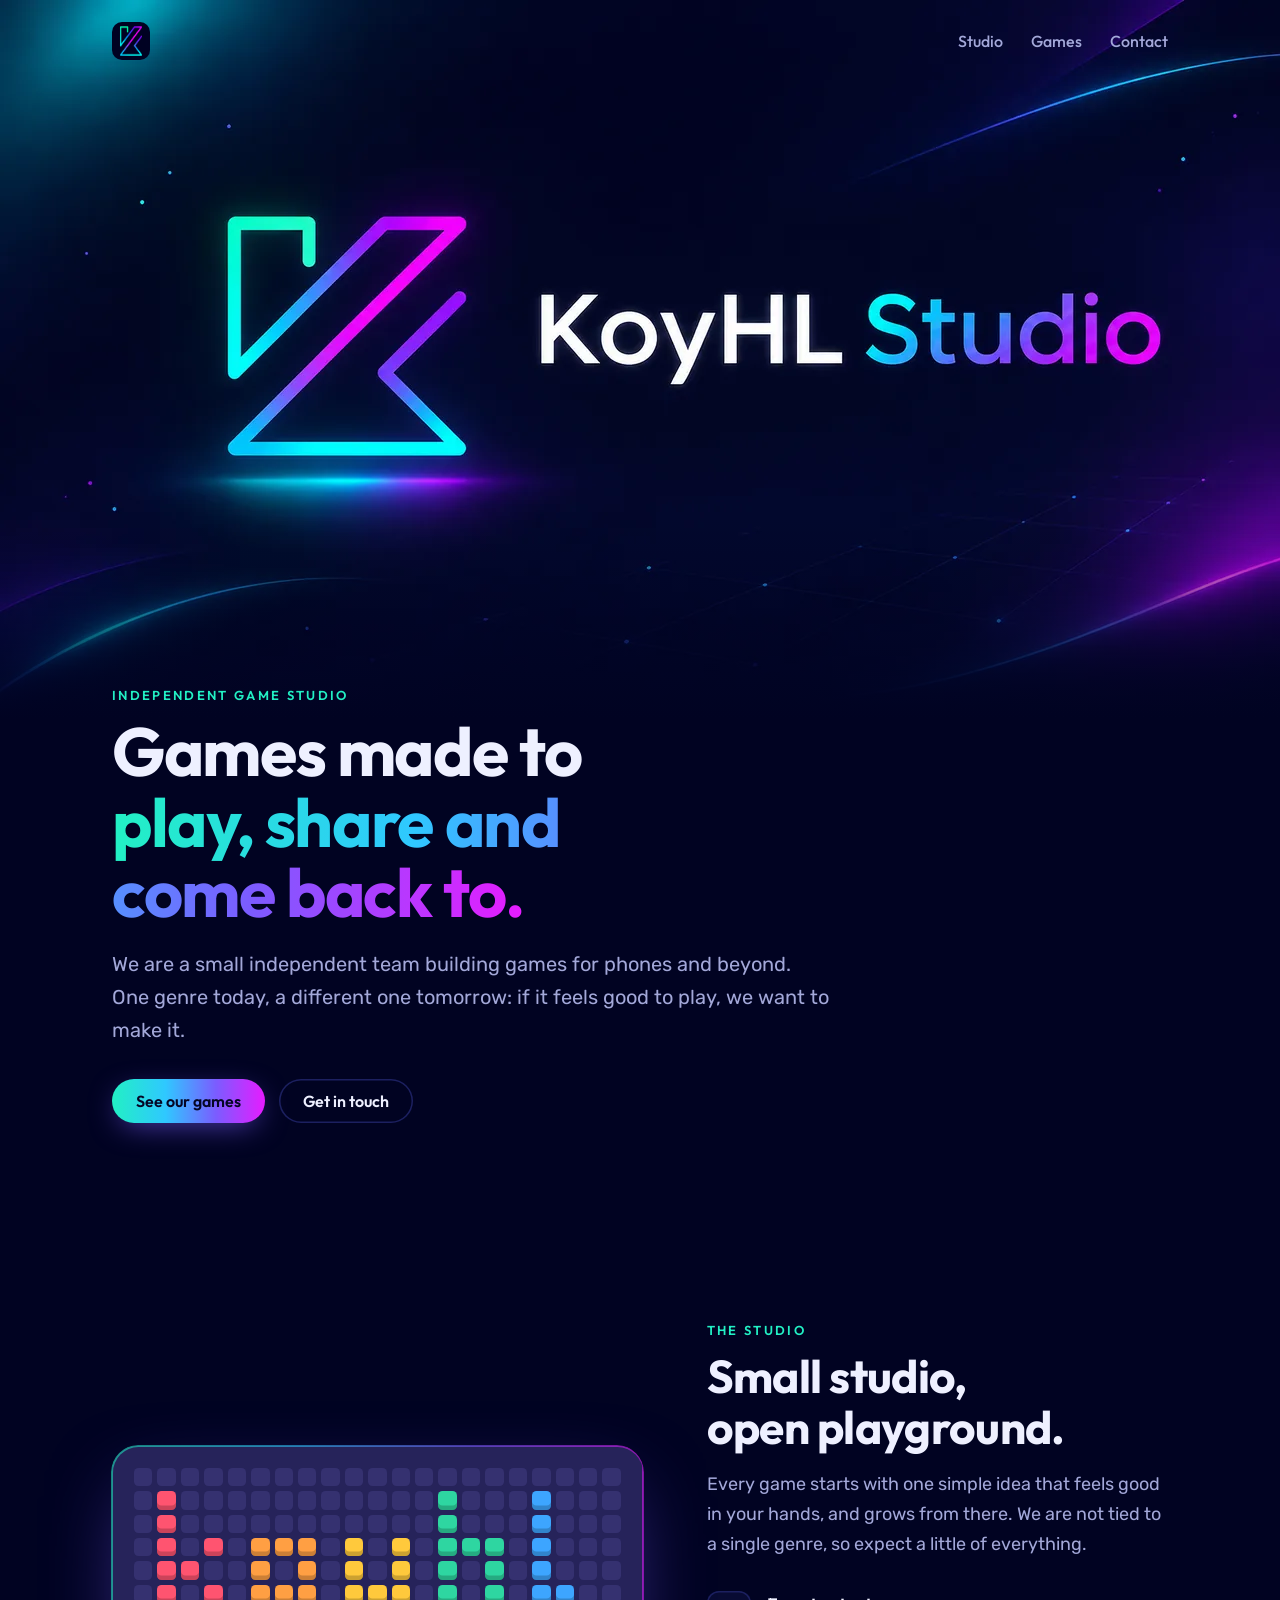
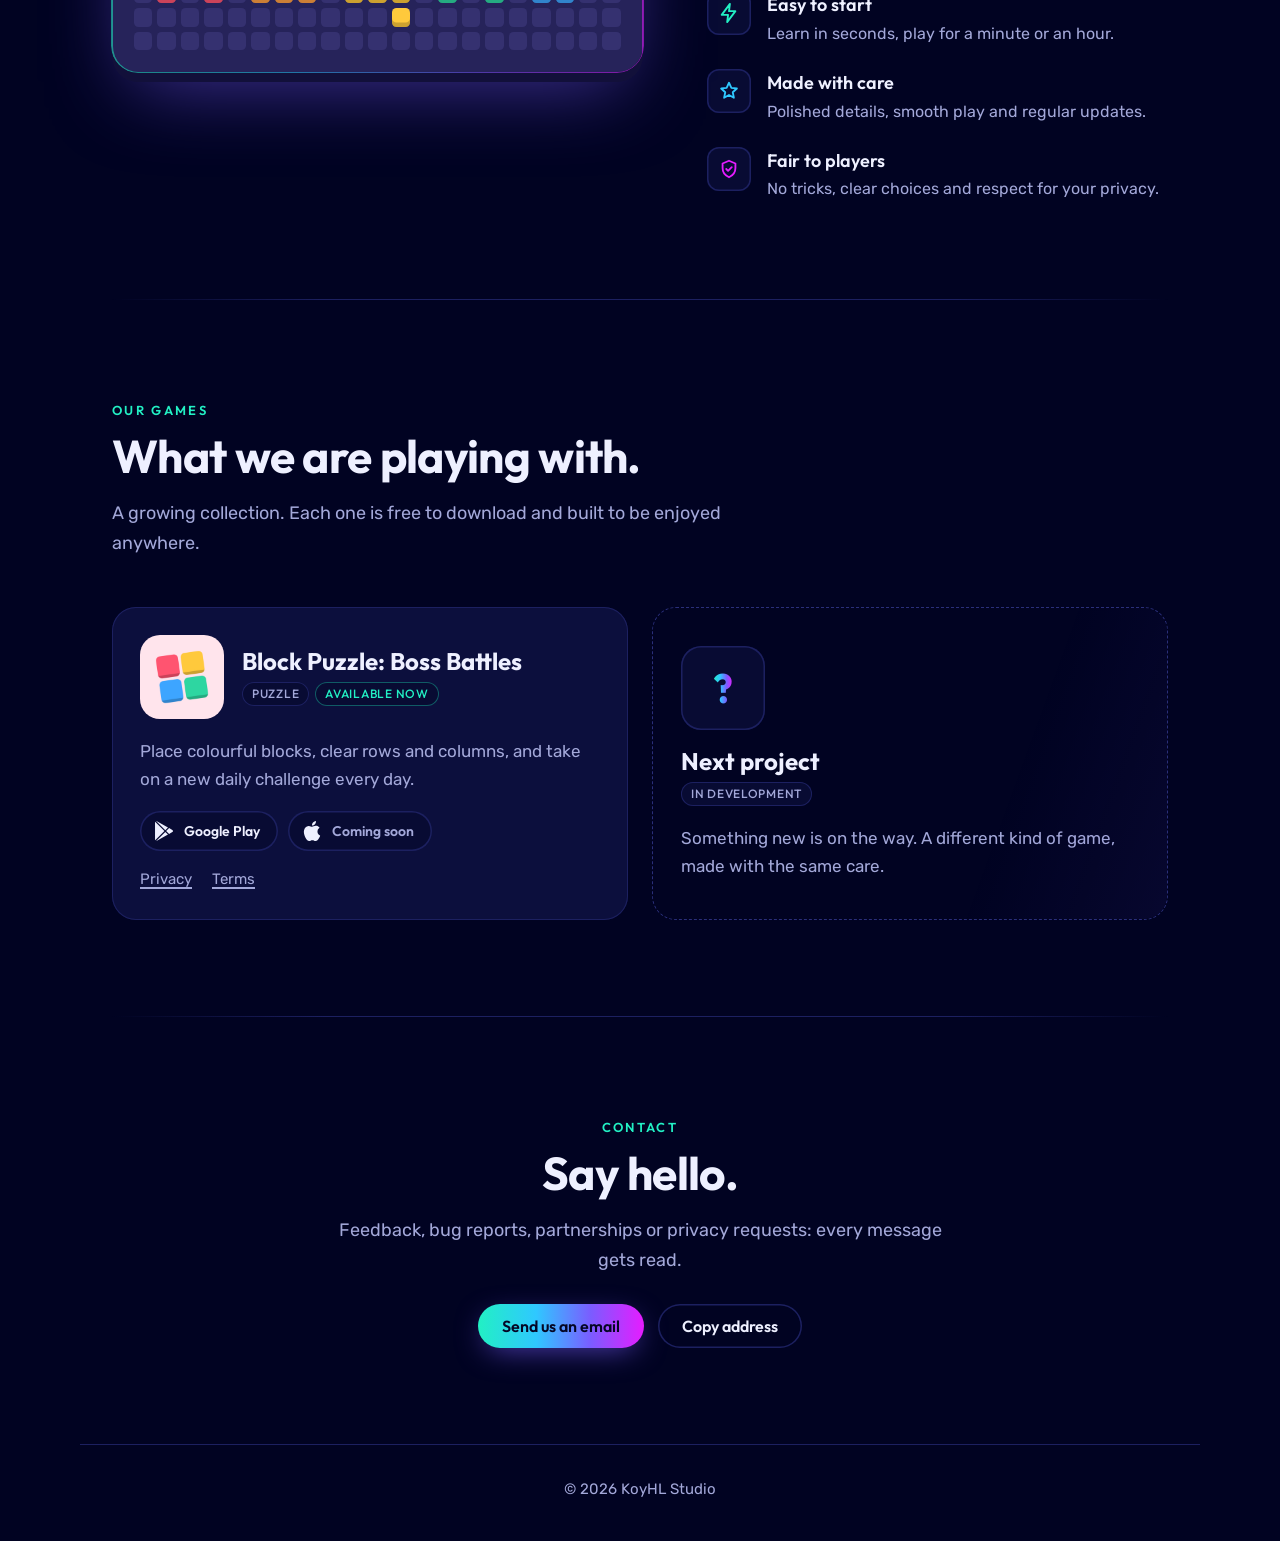
==== commit 80b9d06b: "improve: hide the contact email behind buttons The address is assembled in the browser only when som" ====
--- a/index.html
+++ b/index.html
@@ -222,7 +222,12 @@
         <p class="eyebrow">Contact</p>
         <h2 id="contact-title">Say hello.</h2>
         <p class="section-lede">Feedback, bug reports, partnerships or privacy requests: every message gets read.</p>
-        <a class="email glow" href="mailto:xuantv199x@gmail.com">xuantv199x@gmail.com</a>
+        <div class="cta">
+          <a class="button primary" href="#contact" data-mail-user="xuantv199x" data-mail-domain="gmail.com">Send us an email</a>
+          <button class="button ghost" type="button" data-mail-copy data-mail-user="xuantv199x" data-mail-domain="gmail.com">
+            Copy address
+          </button>
+        </div>
       </section>
     </main>
 
--- a/assets/site.css
+++ b/assets/site.css
@@ -120,8 +120,11 @@
   gap: 8px;
   padding: 14px 24px;
   border-radius: 999px;
+  border: 0;
+  background: transparent;
   font: 600 16px/1 var(--display);
   text-decoration: none;
+  cursor: pointer;
   transition: transform 120ms ease, box-shadow 120ms ease, background-color 120ms;
 }
 .button.primary {
@@ -301,13 +304,7 @@
 .contact { text-align: center; }
 .contact .section-lede { margin-inline: auto; margin-bottom: 28px; }
 .contact .eyebrow { margin-bottom: 14px; }
-.email {
-  display: inline-block;
-  font: 700 clamp(22px, 4.6vw, 44px)/1.2 var(--display);
-  text-decoration: none;
-  overflow-wrap: anywhere;
-}
-.email:hover { text-decoration: underline; text-decoration-color: var(--violet); }
+.contact .cta { justify-content: center; }
 
 /* ---- Footer ---- */
 footer {
